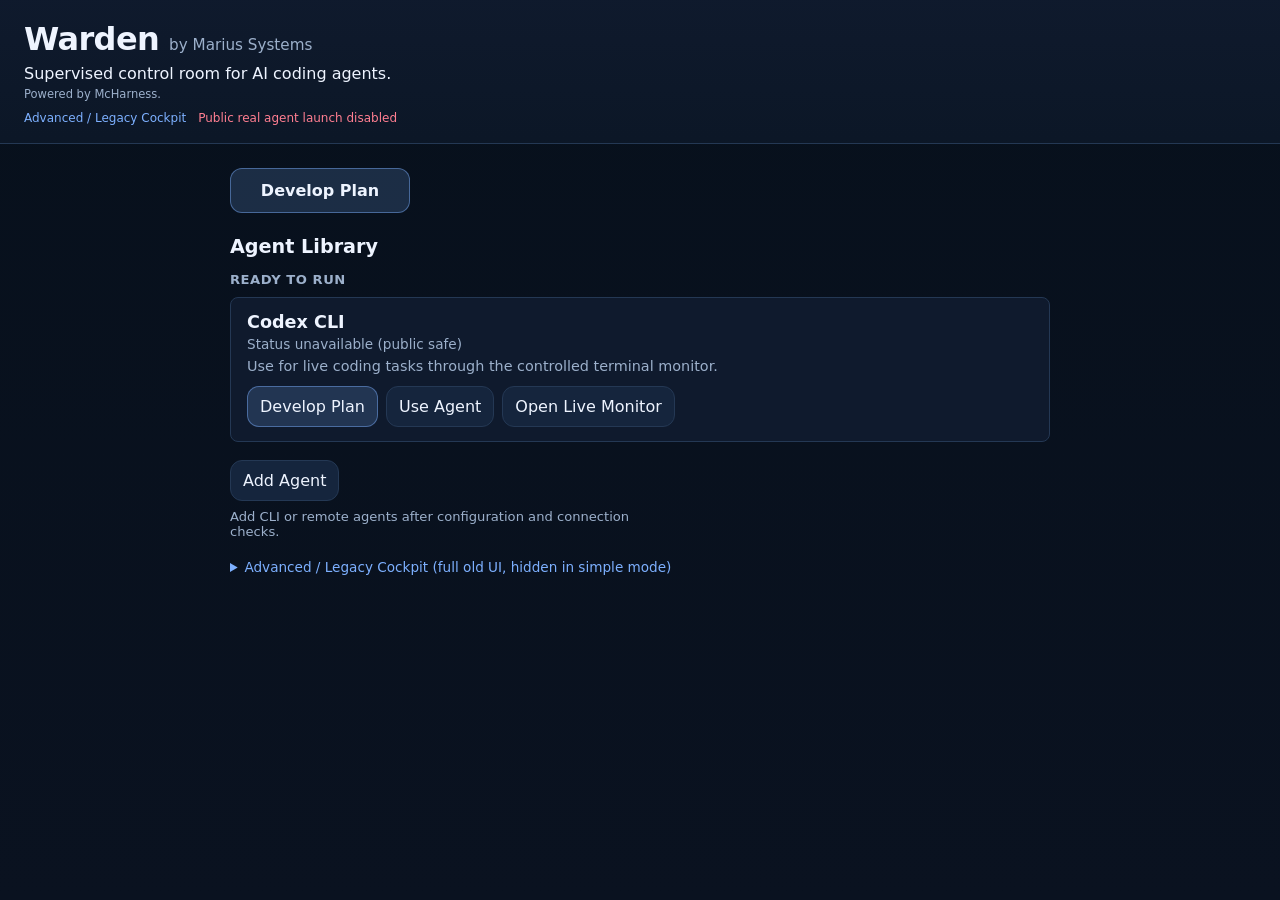
==== web/mctable-studio/cockpit-app.html @ dc55949d "fix(mcharness): clarify warden agent library ui" ====
<!DOCTYPE html>
<html lang="en">
<head>
  <meta charset="utf-8" />
  <meta name="viewport" content="width=device-width, initial-scale=1" />
  <title>Warden | Supervised AI Coding Control Room</title>
  <meta
    name="description"
    content="Warden by Marius Systems — supervised control room for AI coding agents. Powered by McHarness."
  />
  <link rel="icon" href="data:," />
  <link rel="stylesheet" href="./cockpit-app.css" />
</head>
<body>
  <!-- MINIMAL AGENT LIBRARY (SIMPLE MODE default) -->
  <section class="banner-strip" aria-label="Safety mode" style="padding:4px 8px; font-size:0.7em; display:flex; gap:6px; flex-wrap:wrap;">
    <span class="banner good">SERVER CONTROL PLANE</span>
    <span class="banner good">ALLOWLISTED CLI LANES ONLY</span>
    <span class="banner warn">ARBITRARY COMMAND EXECUTION DISABLED</span>
    <span class="banner bad">PUBLIC REAL AGENT LAUNCH DISABLED</span>
    <span class="banner warn">FAKE/MANUAL MODE (Codex gated)</span>
  </section>
  <header class="warden-header">
    <div class="warden-brand">
      <h1 class="warden-title">Warden</h1>
      <span class="warden-byline" data-testid="warden-byline">by Marius Systems</span>
    </div>
    <p class="warden-subhead">Supervised control room for AI coding agents.</p>
    <p class="warden-powered" data-testid="warden-powered">Powered by McHarness.</p>
    <div class="warden-header-meta">
      <a href="#" id="legacy-link" class="warden-legacy-link">Advanced / Legacy Cockpit</a>
      <span class="warden-safety-note">Public real agent launch disabled</span>
    </div>
  </header>

  <main class="warden-main">
    <div class="warden-primary-cta">
      <button id="develop-plan-primary" data-testid="develop-plan-primary" class="btn primary btn-hero" type="button">Develop Plan</button>
    </div>

    <h2 class="warden-section-title">Agent Library</h2>

    <div id="agent-library-cards" data-testid="agent-library-cards" class="agent-library-groups">
      <section class="agent-group" data-testid="agent-group-ready">
        <h3 class="agent-group-title">Ready to Run</h3>
        <div class="agent-group-cards">
          <div id="codex-card" data-testid="codex-card" class="agent-card">
            <h3 class="agent-card-title">Codex CLI</h3>
            <div id="codex-status-line" class="agent-card-status">Detecting status...</div>
            <p class="agent-card-copy">Use for live coding tasks through the controlled terminal monitor.</p>
            <div id="codex-capabilities" class="agent-card-meta muted" style="display:none;"></div>
            <div class="agent-card-actions">
              <button id="develop-plan-btn" class="btn primary" type="button">Develop Plan</button>
              <button id="use-codex-btn" class="btn" type="button">Use Agent</button>
              <button id="open-live-monitor-btn" class="btn" type="button">Open Live Monitor</button>
            </div>
          </div>
        </div>
      </section>

      <section id="agent-group-connected" class="agent-group" data-testid="agent-group-connected" style="display:none;">
        <h3 class="agent-group-title">Connected / Setup Complete</h3>
        <div id="connected-agent-cards" class="agent-group-cards"></div>
      </section>
    </div>

    <div class="add-agent-section">
      <button id="add-agent-btn" data-testid="add-agent-btn" class="btn" type="button">Add Agent</button>
      <p class="add-agent-help" data-testid="add-agent-help">Add CLI or remote agents after configuration and connection checks.</p>
    </div>

    <!-- Legacy full cockpit (hidden by default; toggle via link) -->
    <details id="legacy-cockpit" style="margin-top:20px;">
      <summary style="cursor:pointer; color:var(--accent); font-size:0.85em;">Advanced / Legacy Cockpit (full old UI, hidden in simple mode)</summary>
      <div style="margin-top:8px; padding:8px; border:1px solid var(--line); font-size:0.8em; color:var(--muted);">
        Legacy Captain lists, gates, artifacts, full runner debug etc. Use private runner mode (8125 + flags) for real Codex.
      </div>
    </details>
  </main>

  <!-- Add Agent Modal -->
  <div id="add-agent-modal" data-testid="add-agent-modal" style="position:fixed; top:0; left:0; width:100%; height:100%; background:rgba(0,0,0,0.5); display:none; align-items:center; justify-content:center; z-index:10000;">
    <div style="background:var(--bg-2); border:1px solid var(--line); padding:16px; width:90%; max-width:620px; border-radius:6px;">
      <h3 id="add-agent-title" style="margin-top:0;">Add Agent</h3>
      <div id="add-agent-step-choose" data-testid="add-agent-step-choose">
        <div style="font-size:0.85em; color:var(--muted); margin-bottom:10px;">Choose an agent to configure and verify. Jules can be connected now; remote execution comes next.</div>
        <div id="add-agent-template-list" data-testid="add-agent-template-list" style="display:flex; flex-direction:column; gap:8px;"></div>
      </div>
      <div id="add-agent-step-config" data-testid="add-agent-step-config" style="display:none;">
        <div id="add-agent-jules-note" data-testid="add-agent-jules-note" style="font-size:0.82em; color:var(--warn, #f0c66a); margin-bottom:8px;">
          Jules Remote can be configured and tested now. Planning and status are available; remote execution comes next.
        </div>
        <div style="margin:8px 0;">
          <label for="add-agent-name" style="display:block; font-size:0.85em;">Display name</label>
          <input id="add-agent-name" data-testid="add-agent-name" style="width:100%; padding:6px;" placeholder="e.g. Jules Remote Worker" />
        </div>
        <div style="margin:8px 0;">
          <label for="add-agent-api-key" style="display:block; font-size:0.85em;">Jules API Key</label>
          <input id="add-agent-api-key" data-testid="add-agent-api-key" type="password" autocomplete="off" spellcheck="false" style="width:100%; padding:6px;" placeholder="Enter Jules API key" />
        </div>
        <div style="margin:8px 0;">
          <label for="add-agent-repo" style="display:block; font-size:0.85em;">Default repo/source (optional)</label>
          <select id="add-agent-repo" data-testid="add-agent-repo" style="width:100%; padding:6px;"></select>
        </div>
        <div style="margin:8px 0;">
          <label for="add-agent-branch" style="display:block; font-size:0.85em;">Default branch (optional)</label>
          <input id="add-agent-branch" data-testid="add-agent-branch" style="width:100%; padding:6px;" placeholder="feat/mcharness-functional-cockpit" />
        </div>
        <div style="margin:8px 0;">
          <label style="display:flex; align-items:center; gap:8px; font-size:0.85em;">
            <input id="add-agent-require-plan-approval" data-testid="add-agent-require-plan-approval" type="checkbox" checked />
            Require plan approval
          </label>
        </div>
        <div style="margin:8px 0;">
          <label style="display:flex; align-items:center; gap:8px; font-size:0.85em;">
            <input id="add-agent-allow-unverified" data-testid="add-agent-allow-unverified" type="checkbox" />
            Save as unverified profile if live verification is unavailable
          </label>
        </div>
        <div id="add-agent-test-status" data-testid="add-agent-test-status" style="display:none; font-size:0.82em; margin:6px 0;"></div>
      </div>
      <div id="add-agent-error" data-testid="add-agent-error" style="display:none; color:var(--bad); font-size:0.85em; margin:6px 0;"></div>
      <div id="add-agent-actions" style="display:flex; gap:8px; margin-top:12px; flex-wrap:wrap;">
        <button id="add-agent-back" data-testid="add-agent-back" class="btn" type="button" style="display:none;">Back</button>
        <button id="add-agent-test" data-testid="add-agent-test" class="btn" type="button" style="display:none;">Test Connection</button>
        <button id="add-agent-save" data-testid="add-agent-save" class="btn primary" type="button" style="display:none;">Save Agent</button>
        <button id="add-agent-close" data-testid="add-agent-close" class="btn" type="button">Close</button>
      </div>
    </div>
  </div>

  <!-- Use Agent Modal (simple) -->
  <div id="use-agent-modal" data-testid="use-agent-modal" style="position:fixed; top:0; left:0; width:100%; height:100%; background:rgba(0,0,0,0.5); display:none; align-items:center; justify-content:center; z-index:10000;">
    <div style="background:var(--bg-2); border:1px solid var(--line); padding:16px; width:90%; max-width:520px; border-radius:6px;">
      <h3 style="margin-top:0;">Use Codex CLI</h3>
      <div style="margin:8px 0;">
        <label style="display:block; font-size:0.85em;">Repo / worktree</label>
        <select id="modal-repo-select" style="width:100%; padding:6px;"></select>
      </div>
      <div style="margin:8px 0;">
        <label style="display:block; font-size:0.85em;">Task title</label>
        <input id="modal-task-title" style="width:100%; padding:6px;" placeholder="e.g. Fix the login bug" />
      </div>
      <div style="margin:8px 0;">
        <label style="display:block; font-size:0.85em;">Prompt / task description</label>
        <textarea id="modal-prompt" style="width:100%; height:120px; padding:6px;" placeholder="Describe the change or task for Codex..."></textarea>
      </div>
      <div id="deploy-disabled-note" style="display:none; color:var(--bad); font-size:0.85em; margin:6px 0;"></div>
      <div style="display:flex; gap:8px; margin-top:12px;">
        <button id="deploy-prompt-btn" class="btn primary" type="button">Deploy Prompt</button>
        <button id="cancel-use-agent" class="btn" type="button">Cancel</button>
      </div>
      <div style="font-size:0.7em; color:var(--muted); margin-top:8px;">Real execution only when private runner flags enabled. Public is safe.</div>
    </div>
  </div>

  <!-- Captain Deck Modal -->
  <div id="captain-deck-modal" data-testid="captain-deck-modal" style="position:fixed; top:0; left:0; width:100%; height:100%; background:rgba(0,0,0,0.56); display:none; align-items:center; justify-content:center; z-index:10001;">
    <div style="background:var(--bg-2); border:1px solid var(--line); padding:16px; width:min(94vw, 980px); max-height:92vh; overflow:auto; border-radius:8px;">
      <h3 style="margin-top:0;">Captain Deck</h3>
      <div id="captain-config-note" data-testid="captain-config-note" style="font-size:0.85em; color:var(--warn, #f0c66a); margin-bottom:6px;"></div>
      <div id="captain-settings" data-testid="captain-settings" class="captain-settings" style="border:1px solid var(--line); border-radius:10px; padding:10px; margin-bottom:10px;">
        <div style="display:flex; align-items:center; justify-content:space-between; gap:10px; flex-wrap:wrap;">
          <div>
            <div style="font-weight:600;">Captain Settings</div>
            <div id="captain-settings-status" data-testid="captain-settings-status" style="font-size:0.82em; color:var(--muted);"></div>
          </div>
          <div style="display:flex; gap:8px; flex-wrap:wrap;">
            <button id="captain-set-key" data-testid="captain-set-key" class="btn" type="button">Set OpenRouter Key</button>
            <button id="captain-remove-key" data-testid="captain-remove-key" class="btn bad" type="button" style="display:none;">Remove Key</button>
          </div>
        </div>
        <div id="captain-settings-note" data-testid="captain-settings-note" style="font-size:0.78em; color:var(--muted); margin-top:6px;"></div>
        <div id="captain-key-form" data-testid="captain-key-form" style="display:none; margin-top:10px; border-top:1px solid var(--line); padding-top:10px;">
          <div style="display:grid; grid-template-columns:1fr 1fr; gap:10px;">
            <div>
              <label for="captain-openrouter-key" style="display:block; font-size:0.82em; margin-bottom:4px;">OpenRouter API Key</label>
              <input id="captain-openrouter-key" data-testid="captain-openrouter-key" type="password" autocomplete="off" spellcheck="false" style="width:100%; padding:8px;" placeholder="sk-or-..." />
            </div>
            <div>
              <label for="captain-openrouter-model" style="display:block; font-size:0.82em; margin-bottom:4px;">Model</label>
              <input id="captain-openrouter-model" data-testid="captain-openrouter-model" type="text" autocomplete="off" spellcheck="false" style="width:100%; padding:8px;" placeholder="openrouter/auto" />
            </div>
          </div>
          <div id="captain-key-form-note" data-testid="captain-key-form-note" style="font-size:0.78em; color:var(--muted); margin-top:6px;"></div>
          <div style="display:flex; gap:8px; flex-wrap:wrap; margin-top:10px;">
            <button id="captain-save-key" data-testid="captain-save-key" class="btn primary" type="button">Save Key</button>
            <button id="captain-cancel-key" data-testid="captain-cancel-key" class="btn" type="button">Cancel</button>
          </div>
        </div>
      </div>
      <div id="captain-plan-status" data-testid="captain-plan-status" style="font-size:0.85em; margin-bottom:10px;"></div>
      <div style="display:grid; grid-template-columns:1.4fr 1fr 1fr; gap:10px;">
        <div style="grid-column:1 / -1;">
          <label for="captain-goal" style="display:block; font-size:0.85em; margin-bottom:4px;">Goal</label>
          <textarea id="captain-goal" data-testid="captain-goal" placeholder="Describe what you want built or changed..." style="width:100%; min-height:118px; padding:8px;"></textarea>
        </div>
        <div>
          <label for="captain-repo-select" style="display:block; font-size:0.85em; margin-bottom:4px;">Repo</label>
          <select id="captain-repo-select" data-testid="captain-repo-select" style="width:100%; padding:6px;"></select>
        </div>
        <div>
          <label for="captain-agent-select" style="display:block; font-size:0.85em; margin-bottom:4px;">Agent</label>
          <select id="captain-agent-select" data-testid="captain-agent-select" style="width:100%; padding:6px;"></select>
          <div id="captain-agent-note" data-testid="captain-agent-note" style="display:none; font-size:0.78em; color:var(--warn, #f0c66a); margin-top:4px;"></div>
        </div>
      </div>
      <div style="display:flex; gap:8px; margin-top:12px; flex-wrap:wrap;">
        <button id="captain-create-plan" data-testid="captain-create-plan" class="btn primary" type="button">Create Plan</button>
        <button id="captain-deploy-first" data-testid="captain-deploy-first" class="btn good" type="button">Deploy First Prompt</button>
        <button id="captain-copy-plan" data-testid="captain-copy-plan" class="btn" type="button">Copy Plan</button>
        <button id="captain-close" data-testid="captain-close" class="btn" type="button">Close</button>
      </div>
      <div id="captain-deploy-note" data-testid="captain-deploy-note" style="display:none; color:var(--bad); font-size:0.85em; margin-top:6px;"></div>
      <div style="font-size:0.72em; color:var(--muted); margin-top:8px;">Captain creates a bounded plan. Deploy one prompt at a time through the existing Codex runner.</div>
      <div id="captain-plan-body" data-testid="captain-plan-body" style="margin-top:12px;"></div>
    </div>
  </div>

      <!-- Live CLI Monitor Modal (read-only, focused popup for active tmux/Codex session) -->
      <div id="live-cli-modal" data-testid="live-cli-modal">
        <div class="modal-content">
          <h3>Codex Live Monitor</h3>
          <div id="modal-info" class="monitor-info"></div>
          <div class="safety-note">Live read-only view. Use the buttons below for safe replies.</div>
          <div id="modal-autoscroll-indicator" class="muted" data-testid="modal-autoscroll-indicator" style="display:none; font-size:0.78em; margin:4px 0 6px; color: var(--warn, #f0c66a);">Scrolled up — updates paused here</div>
          <pre id="modal-transcript" data-testid="modal-transcript">Waiting for CLI output...</pre>
          <div id="quick-reply-panel" data-testid="quick-reply-panel" style="margin:10px 0 6px;">
            <div style="font-size:0.8em; font-weight:600; margin-bottom:4px;">Quick Reply</div>
            <div class="muted" style="font-size:0.72em; margin-bottom:6px;">Use for Codex menus and approvals.</div>
            <div class="button-row">
              <button id="quick-reply-1" data-quick-reply="1" class="btn" type="button">1</button>
              <button id="quick-reply-2" data-quick-reply="2" class="btn" type="button">2</button>
              <button id="quick-reply-3" data-quick-reply="3" class="btn" type="button">3</button>
              <button id="quick-reply-submit" data-quick-reply="Submit / Continue" class="btn primary" type="button">Submit / Continue</button>
              <button id="quick-reply-enter" data-quick-reply="Enter" class="btn" type="button">Enter</button>
              <button id="quick-reply-esc" data-quick-reply="Esc" class="btn" type="button">Esc</button>
              <button id="quick-reply-ctrl-c" data-quick-reply="Ctrl+C" class="btn bad" type="button">Ctrl+C</button>
            </div>
            <div id="quick-reply-status" data-testid="quick-reply-status" class="muted" style="font-size:0.8em; margin-top:6px;"></div>
          </div>
          <div id="modal-timestamp" class="muted" style="font-size:0.75em;"></div>
          <div id="modal-empty" class="empty-state" style="display:none;">No active runner. Start a controlled runner first.</div>
          <div id="modal-disabled" class="disabled-state" style="display:none;">Controlled runner disabled. Manual mode is available.</div>
          <div class="muted" style="font-size:0.72em; margin:2px 0 6px;">Output updates automatically. Scroll up to pause following. Jump to Latest resumes.</div>
          <div class="button-row">
            <button id="modal-refresh" data-testid="modal-refresh" class="btn" type="button">Refresh</button>
            <button id="modal-autorefresh" data-testid="modal-autorefresh" class="btn" type="button">Auto-refresh: ON</button>
            <button id="modal-jump-latest" data-testid="modal-jump-latest" class="btn" type="button">Jump to Latest</button>
            <button id="modal-expand" data-testid="modal-expand" class="btn" type="button">Bigger View</button>
            <button id="modal-copy-attach" data-testid="modal-copy-attach" class="btn" type="button" title="Copies the terminal command for this Codex session.">Copy Terminal Command</button>
            <button id="modal-save-evidence" data-testid="modal-save-evidence" class="btn good" type="button">Save Output</button>
            <button id="modal-stop" data-testid="modal-stop" class="btn bad" type="button">Stop Codex</button>
            <button id="modal-close" data-testid="modal-close" class="btn" type="button">Close</button>
          </div>
        </div>
      </div>

      <section class="layout-stack">
        <div class="split">
          <h2 class="section-title">Sessions</h2>
          <button class="btn" id="refresh-sessions" type="button">Refresh</button>
        </div>
        <div id="sessions-list" class="card-list" aria-live="polite"></div>
      </section>

      <section class="layout-stack">
        <h2 class="section-title">Prompt Queue</h2>
        <div id="queue-list" class="card-list"></div>
      </section>

      <section class="layout-stack">
        <h2 class="section-title">Artifacts</h2>
        <div id="artifact-list" class="card-list"></div>
      </section>

      <section class="layout-stack">
        <h2 class="section-title">Evidence</h2>
        <div id="evidence-list" class="card-list"></div>
      </section>

      <section class="layout-stack">
        <h2 class="section-title">Gates</h2>
        <div id="gate-list" class="card-list"></div>
      </section>

      <section class="layout-stack">
        <h2 class="section-title">Logs</h2>
        <div id="log-hint" class="muted">Operator actions are persisted as run events where possible.</div>
      </section>

      <section class="layout-stack">
        <h2 class="section-title">Safety</h2>
        <div id="safety-list" class="safety-list"></div>
      </section>
    </aside>

    <main class="panel layout-stack" aria-label="Center panel">
      <section class="layout-stack">
        <p class="section-title">Session Worklog Timeline</p>
        <div id="session-summary" class="card">
          <h4>No session selected</h4>
          <p class="muted">Create a session or reopen one from the left rail.</p>
        </div>
      </section>

      <section class="layout-stack">
        <p class="section-title">Task Composer</p>
        <form id="queue-form" class="form-stack">
          <div class="field">
            <label for="queue-title">Queue item title</label>
            <input id="queue-title" name="title" />
          </div>
          <div class="field">
            <label for="queue-prompt">Prompt</label>
            <textarea id="queue-prompt" name="prompt"></textarea>
          </div>
          <div class="field">
            <label for="queue-role">Role</label>
            <select id="queue-role" name="targetRole">
              <option value="reviewer">reviewer</option>
              <option value="implementer">implementer</option>
              <option value="test_runner">test_runner</option>
              <option value="ui_inspector">ui_inspector</option>
              <option value="safety_auditor">safety_auditor</option>
              <option value="docs_writer">docs_writer</option>
            </select>
          </div>
          <div class="field">
            <label for="queue-file-scope">Files/areas to inspect</label>
            <textarea id="queue-file-scope" name="fileScope" placeholder="One path per line"></textarea>
          </div>
          <div class="field">
            <label for="queue-forbidden-scope">Forbidden files/areas</label>
            <textarea id="queue-forbidden-scope" name="forbiddenFileScope" placeholder="One path per line"></textarea>
          </div>
          <div class="field">
            <label for="queue-acceptance">Acceptance tests</label>
            <textarea id="queue-acceptance" name="acceptanceChecks" placeholder="One check per line"></textarea>
          </div>
          <div class="field">
            <label for="queue-evidence">Required evidence</label>
            <textarea id="queue-evidence" name="evidenceRequired" placeholder="One requirement per line"></textarea>
          </div>
          <button class="btn primary" type="submit">Queue Prompt</button>
        </form>
      </section>

      <section class="layout-stack queue-preview">
        <p class="section-title">Prompt Preview</p>
        <div class="card">
          <h4 id="preview-title">No queue item selected</h4>
          <p class="muted">Select a queue item to preview and export the bounded minion prompt.</p>
          <div class="button-row">
            <button class="btn" id="preview-load" type="button">Load Preview</button>
            <button class="btn" id="preview-copy" type="button">Copy .md</button>
            <button class="btn" id="preview-download" type="button">Download .md</button>
            <button class="btn" id="preview-mark-exported" type="button">Mark Exported</button>
          </div>
        </div>
        <div class="field">
          <label for="prompt-preview">Prompt export</label>
          <textarea id="prompt-preview" class="preview" readonly></textarea>
        </div>
      </section>

      <section class="layout-stack">
        <p class="section-title">Evidence Intake</p>
        <form id="evidence-form" class="form-stack">
          <div class="field">
            <label for="assignment-select">Assignment</label>
            <select id="assignment-select" name="assignmentId"></select>
          </div>
          <div class="field">
            <label for="evidence-verdict">Verdict</label>
            <select id="evidence-verdict" name="verdict">
              <option value="passed">passed</option>
              <option value="unknown">unknown</option>
              <option value="blocked">blocked</option>
              <option value="failed">failed</option>
            </select>
          </div>
          <div class="field">
            <label for="evidence-source-ref">Source ref</label>
            <input id="evidence-source-ref" name="sourceRef" placeholder="Path, note, or worker handle" />
          </div>
          <div class="field">
            <label for="evidence-summary">Evidence summary</label>
            <textarea id="evidence-summary" name="summary" required></textarea>
          </div>
          <div class="field">
            <label for="evidence-output">Pasted transcript / worker result</label>
            <textarea id="evidence-output" name="output"></textarea>
          </div>
          <div class="field">
            <label for="git-status-input">Git status</label>
            <textarea id="git-status-input" name="gitStatus"></textarea>
          </div>
          <div class="field">
            <label for="git-diff-input">Git diff summary</label>
            <textarea id="git-diff-input" name="gitDiffSummary"></textarea>
          </div>
          <div class="field">
            <label for="test-output-input">Test output</label>
            <textarea id="test-output-input" name="testOutput"></textarea>
          </div>
          <div class="button-row">
            <button class="btn primary" type="submit">Capture Result + Evidence</button>
            <button class="btn good" id="complete-assignment" type="button">Complete Assignment</button>
          </div>
        </form>
      </section>

      <section class="layout-stack">
        <p class="section-title">Activity Log</p>
        <div id="activity-log" class="timeline"></div>
      </section>
    </main>

    <aside class="rail" aria-label="Right rail">
      <section class="layout-stack">
        <h2 class="section-title">Run Status</h2>
        <div id="run-status" class="kv-grid"></div>
      </section>

      <section class="layout-stack">
        <h2 class="section-title">Current Gate</h2>
        <div id="current-gate" class="card">
          <h4>No gate selected</h4>
          <p class="muted">Select a session to inspect the current run gate.</p>
        </div>
        <div class="field">
          <label for="gate-note">Gate reason / reviewer note</label>
          <textarea id="gate-note"></textarea>
        </div>
        <div class="right-actions">
          <button class="btn good" id="gate-approve" type="button">Approve Gate</button>
          <button class="btn bad" id="gate-reject" type="button">Reject Gate</button>
          <button class="btn warn" id="gate-more-evidence" type="button">Request More Evidence</button>
        </div>
      </section>

      <section class="layout-stack">
        <h2 class="section-title">Actions</h2>
        <div class="right-actions">
          <button class="btn" id="pause-session" type="button">Pause</button>
          <button class="btn primary" id="resume-session" type="button">Resume</button>
          <button class="btn bad" id="stop-session" type="button">Stop</button>
          <button class="btn" id="capture-git-status" type="button">Capture Git Status</button>
          <button class="btn" id="reload-session" type="button">Reload Session</button>
        </div>
      </section>

      <section class="layout-stack">
        <h2 class="section-title">Safety Mode</h2>
        <div id="safety-mode" class="card">
          <p class="mono">SERVER CONTROL PLANE</p>
          <p class="muted">Allowlisted repo/worktree selection only. CLI lanes are bounded. Public real agent launch remains disabled. Manual-compatible mode is the default.</p>
        </div>
      </section>
    </aside>
  </div>

  <script src="./cockpit-app.js"></script>
</body>
</html>
---- web/mctable-studio/cockpit-app.css ----
:root {
  color-scheme: dark;
  --bg: #0a1220;
  --bg-2: #0f1a2d;
  --panel: #111d31;
  --panel-2: #15253d;
  --line: #243854;
  --text: #eef4ff;
  --muted: #9cb0cb;
  --accent: #7db0ff;
  --good: #63db9d;
  --warn: #f0c66a;
  --bad: #ff7e91;
  --radius: 16px;
  --mono: "SFMono-Regular", ui-monospace, Menlo, Consolas, monospace;
  --sans: Inter, ui-sans-serif, system-ui, -apple-system, BlinkMacSystemFont, "Segoe UI", sans-serif;
}

* {
  box-sizing: border-box;
}

body {
  margin: 0;
  min-height: 100vh;
  font-family: var(--sans);
  color: var(--text);
  background: linear-gradient(180deg, #07101c 0%, #0a1220 100%);
}

a {
  color: inherit;
}

button,
input,
select,
textarea {
  font: inherit;
}

.app {
  display: grid;
  grid-template-columns: 280px minmax(0, 1fr) 320px;
  gap: 16px;
  padding: 16px;
}

.rail,
.panel,
.banner-strip {
  border: 1px solid var(--line);
  border-radius: var(--radius);
  background: linear-gradient(180deg, rgba(18, 30, 50, 0.96), rgba(14, 24, 40, 0.96));
}

.rail,
.panel {
  padding: 16px;
}

.rail {
  display: grid;
  gap: 16px;
  align-content: start;
}

.banner-strip {
  grid-column: 1 / -1;
  display: flex;
  flex-wrap: wrap;
  gap: 10px;
  padding: 12px 16px;
}

.banner {
  border: 1px solid var(--line);
  border-radius: 999px;
  padding: 8px 12px;
  font-size: 0.85rem;
  font-weight: 700;
}

.banner.good {
  color: var(--good);
}

.banner.bad {
  color: var(--bad);
}

.banner.warn {
  color: var(--warn);
}

.section-title {
  margin: 0 0 8px;
  font-size: 0.95rem;
  letter-spacing: 0.04em;
  text-transform: uppercase;
  color: var(--muted);
}

.page-title {
  margin: 0;
  font-size: 1.5rem;
}

.lede,
.muted {
  color: var(--muted);
}

.layout-stack,
.form-stack,
.card-list,
.info-list,
.button-row,
.timeline,
.split,
.kv-grid,
.queue-preview,
.safety-list {
  display: grid;
  gap: 12px;
}

.button-row {
  grid-template-columns: repeat(auto-fit, minmax(120px, 1fr));
}

.btn {
  appearance: none;
  border: 1px solid var(--line);
  border-radius: 12px;
  background: var(--panel-2);
  color: var(--text);
  cursor: pointer;
  padding: 10px 12px;
}

.btn:hover {
  border-color: var(--accent);
}

.btn.primary {
  background: rgba(125, 176, 255, 0.18);
  border-color: rgba(125, 176, 255, 0.45);
}

.btn.good {
  background: rgba(99, 219, 157, 0.16);
  border-color: rgba(99, 219, 157, 0.45);
}

.btn.warn {
  background: rgba(240, 198, 106, 0.16);
  border-color: rgba(240, 198, 106, 0.45);
}

.btn.bad {
  background: rgba(255, 126, 145, 0.16);
  border-color: rgba(255, 126, 145, 0.45);
}

.field {
  display: grid;
  gap: 6px;
}

.field label {
  font-size: 0.9rem;
  color: var(--muted);
}

.field input,
.field select,
.field textarea {
  width: 100%;
  border: 1px solid var(--line);
  border-radius: 12px;
  background: #0d1728;
  color: var(--text);
  padding: 10px 12px;
}

.field textarea {
  min-height: 96px;
  resize: vertical;
}

.field textarea.preview {
  min-height: 340px;
  font-family: var(--mono);
  font-size: 0.92rem;
}

.card,
.list-item,
.timeline-item,
.stat {
  border: 1px solid var(--line);
  border-radius: 14px;
  background: rgba(255, 255, 255, 0.02);
  padding: 12px;
}

.list-item {
  cursor: pointer;
}

.list-item.active {
  border-color: var(--accent);
  background: rgba(125, 176, 255, 0.1);
}

.list-item h4,
.timeline-item h4,
.card h4 {
  margin: 0 0 6px;
}

.pill {
  display: inline-flex;
  align-items: center;
  border-radius: 999px;
  border: 1px solid var(--line);
  padding: 4px 8px;
  font-size: 0.78rem;
  color: var(--muted);
}

.pill.good {
  color: var(--good);
}

.pill.warn {
  color: var(--warn);
}

.pill.bad {
  color: var(--bad);
}

.mono {
  font-family: var(--mono);
}

.timeline-item small,
.list-item small,
.stat small {
  color: var(--muted);
}

.kv-grid {
  grid-template-columns: repeat(2, minmax(0, 1fr));
}

.stat strong {
  display: block;
  margin-top: 6px;
  font-size: 1.1rem;
}

.right-actions {
  display: grid;
  gap: 10px;
}

/* runner preview + lane/repo status (non-redesign additions) */
#lane-repo-status { font-family: var(--mono, monospace); background: rgba(255,255,255,0.02); padding: 4px 6px; border-radius: 6px; margin: 4px 0; }
#runner-preview-output { background: #0a1422; color: #9cacbf; border-radius: 8px; border: 1px solid var(--line); }
#runner-preview-btn { font-size: 0.85em; }

.empty {
  color: var(--muted);
  font-style: italic;
}

/* Live CLI Monitor modal - simple, read-only, no redesign */
#live-cli-modal {
  position: fixed;
  top: 0; left: 0; width: 100%; height: 100%;
  background: rgba(0,0,0,0.6);
  display: none;
  z-index: 9999;
  align-items: center;
  justify-content: center;
}
#live-cli-modal.show { display: flex; }
#live-cli-modal .modal-content {
  background: var(--bg-2, #0c1727);
  border: 1px solid var(--line);
  border-radius: 8px;
  width: 90%; max-width: 820px;
  max-height: 90vh;
  display: flex;
  flex-direction: column;
  overflow: hidden;
  padding: 16px;
  box-shadow: 0 10px 30px rgba(0,0,0,0.5);
}
#live-cli-modal.monitor-expanded .modal-content {
  width: min(96vw, 1280px);
  max-width: 1280px;
  max-height: 94vh;
}
#live-cli-modal h3 { margin: 0 0 8px; }
#live-cli-modal .monitor-info {
  font-size: 0.85em;
  margin-bottom: 8px;
  line-height: 1.45;
}
#modal-transcript {
  background: #0a1422;
  color: #9cacbf;
  font-family: var(--mono, monospace);
  font-size: 0.82em;
  padding: 10px;
  flex: 1 1 auto;
  min-height: 420px;
  height: 52vh;
  max-height: 62vh;
  overflow: auto;
  white-space: pre-wrap;
  user-select: text;
  scrollbar-gutter: stable;
  border: 1px solid var(--line);
  border-radius: 4px;
  margin: 8px 0;
}
#live-cli-modal.monitor-expanded #modal-transcript {
  min-height: 56vh;
  height: 64vh;
  max-height: 70vh;
}
#live-cli-modal .safety-note {
  font-size: 0.8em;
  color: var(--warn, #f0c66a);
  margin: 4px 0;
}
#live-cli-modal #modal-autoscroll-indicator {
  flex: 0 0 auto;
}
#live-cli-modal #quick-reply-panel {
  flex: 0 0 auto;
}
#live-cli-modal .button-row { display: flex; gap: 6px; flex-wrap: wrap; }
#live-cli-modal .empty-state, #live-cli-modal .disabled-state {
  padding: 12px;
  background: rgba(255,200,0,0.1);
  border-radius: 4px;
  margin: 8px 0;
}

/* Captain Deck modal - lightweight planning surface */
#captain-deck-modal .captain-step {
  margin-top: 10px;
  padding: 8px 10px;
  border: 1px solid var(--line);
  border-radius: 6px;
  background: rgba(255,255,255,0.02);
}
#captain-deck-modal .captain-step summary {
  cursor: pointer;
}
#captain-deck-modal .captain-step-prompt {
  margin: 6px 0 0;
  white-space: pre-wrap;
  user-select: text;
  font-family: var(--mono, monospace);
  font-size: 0.8em;
  color: var(--text, #d8e0ea);
  background: #07101c;
  border: 1px solid var(--line);
  border-radius: 4px;
  padding: 8px;
}
#captain-deck-modal .captain-plan-summary {
  margin-top: 4px;
  font-size: 0.86em;
}

@media (max-width: 1180px) {
  .app {
    grid-template-columns: 1fr;
  }
}

/* Warden simple mode — product shell */
.warden-header {
  padding: 20px 24px 18px;
  border-bottom: 1px solid var(--line);
  background: linear-gradient(180deg, rgba(15, 26, 45, 0.98), rgba(12, 23, 39, 0.98));
}

.warden-brand {
  display: flex;
  align-items: baseline;
  gap: 10px;
  flex-wrap: wrap;
}

.warden-title {
  margin: 0;
  font-size: 2rem;
  letter-spacing: -0.02em;
}

.warden-byline {
  color: var(--muted);
  font-size: 0.95rem;
}

.warden-subhead {
  margin: 6px 0 0;
  color: var(--text);
  font-size: 1rem;
}

.warden-powered {
  margin: 4px 0 0;
  color: var(--muted);
  font-size: 0.72rem;
}

.warden-header-meta {
  margin-top: 10px;
  font-size: 0.75rem;
  display: flex;
  gap: 12px;
  flex-wrap: wrap;
  align-items: center;
}

.warden-legacy-link {
  color: var(--accent);
  text-decoration: none;
}

.warden-legacy-link:hover {
  text-decoration: underline;
}

.warden-safety-note {
  color: var(--bad);
}

.warden-main {
  padding: 24px 20px 28px;
  max-width: 860px;
  margin: 0 auto;
}

.warden-primary-cta {
  margin-bottom: 22px;
}

.btn-hero {
  padding: 12px 22px;
  font-size: 1rem;
  font-weight: 600;
  min-width: 180px;
}

.warden-section-title {
  margin: 0 0 14px;
  font-size: 1.2rem;
}

.agent-library-groups {
  display: flex;
  flex-direction: column;
  gap: 18px;
  margin-bottom: 18px;
}

.agent-group-title {
  margin: 0 0 10px;
  font-size: 0.82rem;
  font-weight: 600;
  letter-spacing: 0.04em;
  text-transform: uppercase;
  color: var(--muted);
}

.agent-group-cards {
  display: flex;
  flex-direction: column;
  gap: 12px;
}

.agent-card {
  border: 1px solid var(--line);
  padding: 14px 16px;
  border-radius: 8px;
  background: var(--bg-2);
}

.agent-card-title {
  margin: 0 0 4px;
  font-size: 1.1rem;
}

.agent-card-status {
  font-size: 0.85em;
  margin-bottom: 6px;
  color: var(--muted);
}

.agent-card-copy {
  margin: 4px 0 12px;
  font-size: 0.9em;
  color: var(--muted);
}

.agent-card-meta {
  font-size: 0.78em;
  margin-bottom: 8px;
}

.agent-card-actions {
  display: flex;
  gap: 8px;
  flex-wrap: wrap;
}

.add-agent-section {
  margin-bottom: 16px;
}

.add-agent-help {
  margin: 8px 0 0;
  font-size: 0.82em;
  color: var(--muted);
  max-width: 52ch;
}
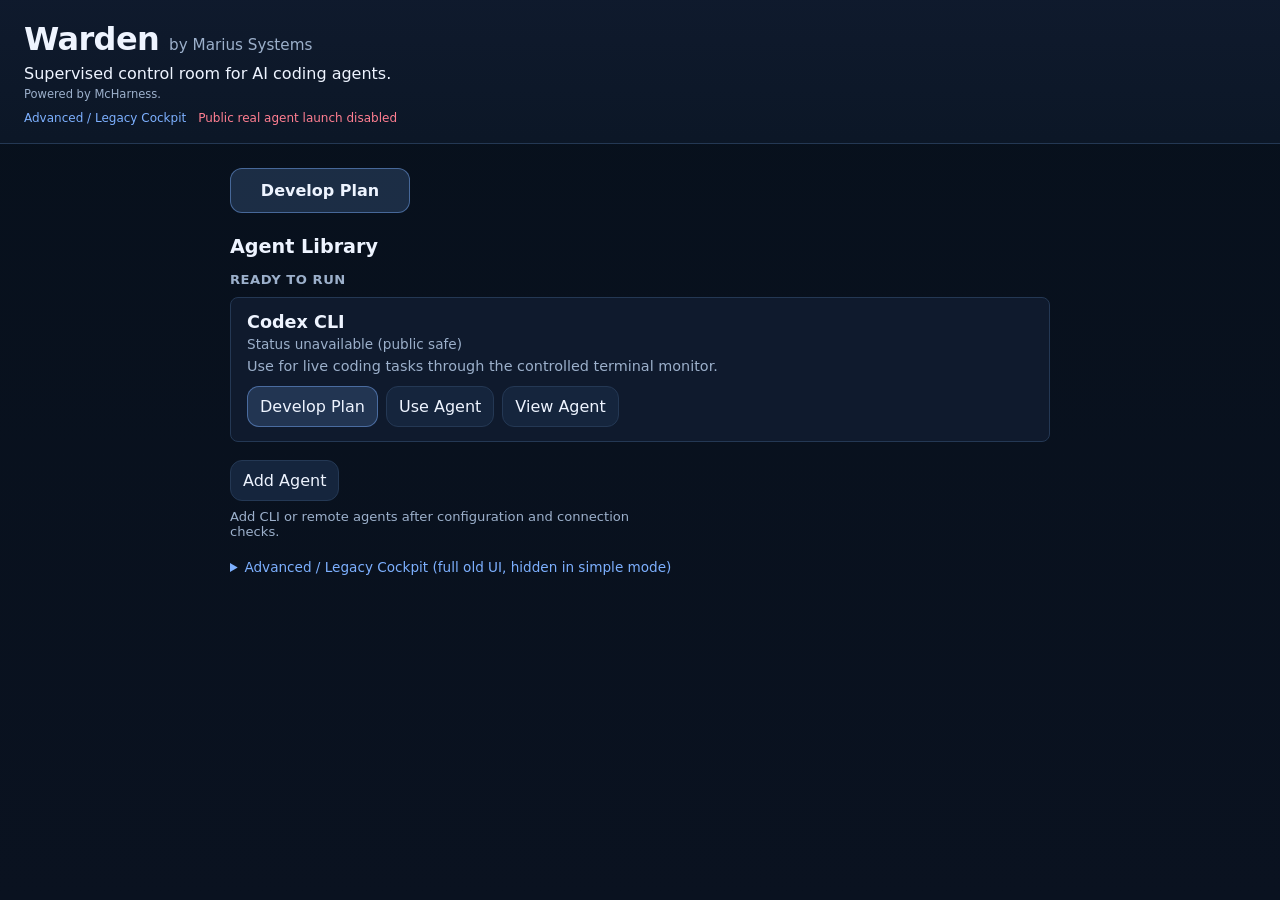
==== commit 158b6227: "fix(mcharness): rename agent view actions" ====
--- a/web/mctable-studio/cockpit-app.html
+++ b/web/mctable-studio/cockpit-app.html
@@ -52,7 +52,7 @@
             <div class="agent-card-actions">
               <button id="develop-plan-btn" class="btn primary" type="button">Develop Plan</button>
               <button id="use-codex-btn" class="btn" type="button">Use Agent</button>
-              <button id="open-live-monitor-btn" class="btn" type="button">Open Live Monitor</button>
+              <button id="view-agent-codex-btn" data-testid="view-agent-codex" class="btn" type="button" title="Open Codex live monitor" aria-label="View Agent — open Codex live monitor">View Agent</button>
             </div>
           </div>
         </div>
--- a/web/mctable-studio/cockpit-app.css
+++ b/web/mctable-studio/cockpit-app.css
@@ -525,6 +525,12 @@
   flex-wrap: wrap;
 }
 
+.agent-card-actions .view-agent-link {
+  display: inline-flex;
+  align-items: center;
+  text-decoration: none;
+}
+
 .add-agent-section {
   margin-bottom: 16px;
 }
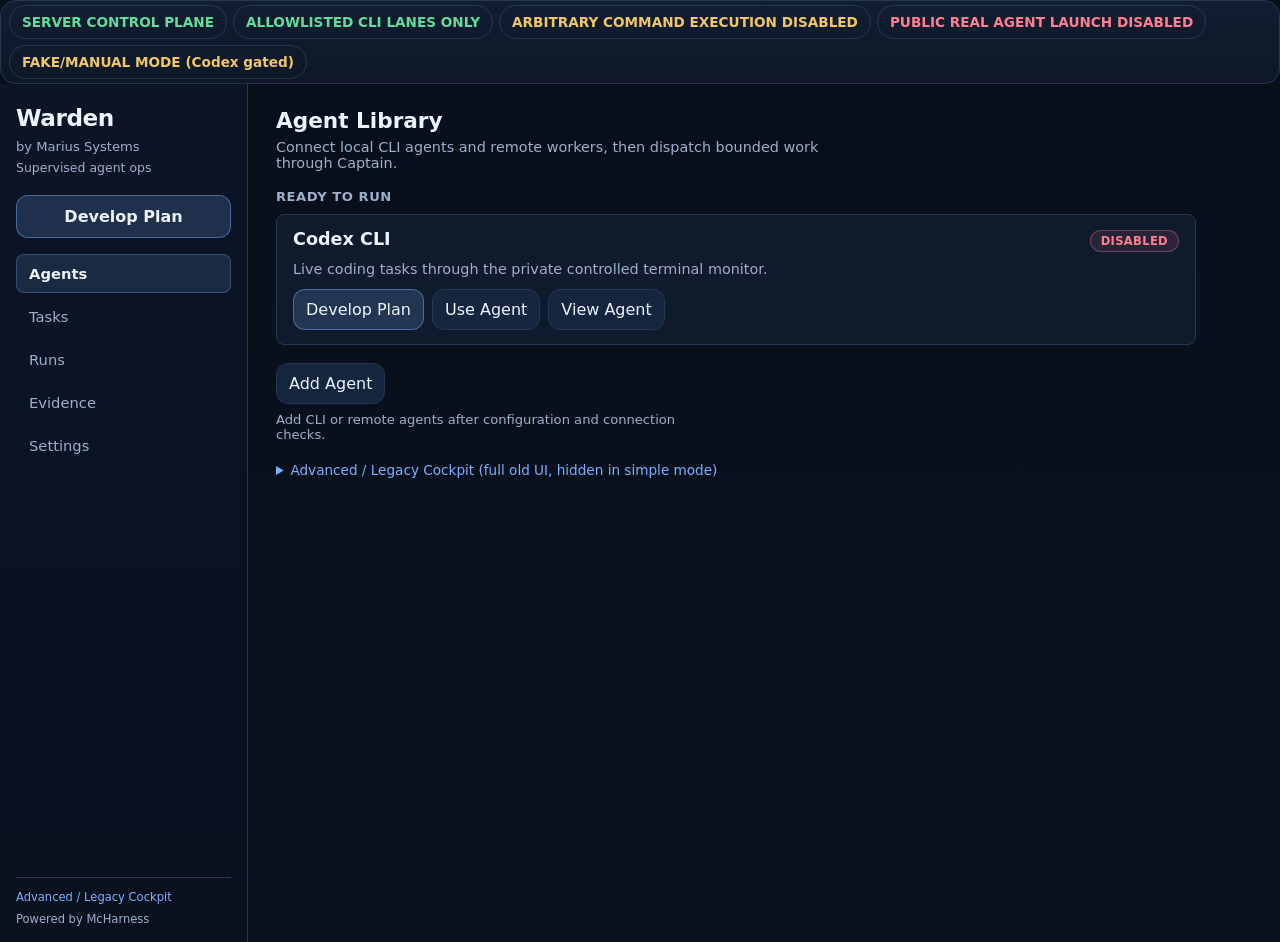
==== commit 97bb96c9: "fix(mcharness): add warden control room shell" ====
--- a/web/mctable-studio/cockpit-app.html
+++ b/web/mctable-studio/cockpit-app.html
@@ -20,63 +20,140 @@
     <span class="banner bad">PUBLIC REAL AGENT LAUNCH DISABLED</span>
     <span class="banner warn">FAKE/MANUAL MODE (Codex gated)</span>
   </section>
-  <header class="warden-header">
-    <div class="warden-brand">
-      <h1 class="warden-title">Warden</h1>
-      <span class="warden-byline" data-testid="warden-byline">by Marius Systems</span>
-    </div>
-    <p class="warden-subhead">Supervised control room for AI coding agents.</p>
-    <p class="warden-powered" data-testid="warden-powered">Powered by McHarness.</p>
-    <div class="warden-header-meta">
-      <a href="#" id="legacy-link" class="warden-legacy-link">Advanced / Legacy Cockpit</a>
-      <span class="warden-safety-note">Public real agent launch disabled</span>
-    </div>
-  </header>
-
-  <main class="warden-main">
-    <div class="warden-primary-cta">
-      <button id="develop-plan-primary" data-testid="develop-plan-primary" class="btn primary btn-hero" type="button">Develop Plan</button>
-    </div>
-
-    <h2 class="warden-section-title">Agent Library</h2>
-
-    <div id="agent-library-cards" data-testid="agent-library-cards" class="agent-library-groups">
-      <section class="agent-group" data-testid="agent-group-ready">
-        <h3 class="agent-group-title">Ready to Run</h3>
-        <div class="agent-group-cards">
-          <div id="codex-card" data-testid="codex-card" class="agent-card">
-            <h3 class="agent-card-title">Codex CLI</h3>
-            <div id="codex-status-line" class="agent-card-status">Detecting status...</div>
-            <p class="agent-card-copy">Use for live coding tasks through the controlled terminal monitor.</p>
-            <div id="codex-capabilities" class="agent-card-meta muted" style="display:none;"></div>
-            <div class="agent-card-actions">
-              <button id="develop-plan-btn" class="btn primary" type="button">Develop Plan</button>
-              <button id="use-codex-btn" class="btn" type="button">Use Agent</button>
-              <button id="view-agent-codex-btn" data-testid="view-agent-codex" class="btn" type="button" title="Open Codex live monitor" aria-label="View Agent — open Codex live monitor">View Agent</button>
+  <div class="warden-shell" data-testid="warden-shell">
+    <aside class="warden-sidebar" data-testid="warden-sidebar">
+      <div class="sidebar-brand">
+        <div class="warden-brand">
+          <h1 class="warden-title">Warden</h1>
+          <span class="warden-byline" data-testid="warden-byline">by Marius Systems</span>
+        </div>
+        <p class="sidebar-tagline">Supervised agent ops</p>
+      </div>
+
+      <button id="develop-plan-primary" data-testid="develop-plan-primary" data-action="develop-plan" class="btn primary sidebar-primary" type="button">Develop Plan</button>
+
+      <nav class="sidebar-nav" data-testid="warden-nav" aria-label="Warden sections">
+        <button type="button" class="nav-item active" data-section="agents" data-testid="nav-agents">Agents</button>
+        <button type="button" class="nav-item" data-section="tasks" data-testid="nav-tasks">Tasks</button>
+        <button type="button" class="nav-item" data-section="runs" data-testid="nav-runs">Runs</button>
+        <button type="button" class="nav-item" data-section="evidence" data-testid="nav-evidence">Evidence</button>
+        <button type="button" class="nav-item" data-section="settings" data-testid="nav-settings">Settings</button>
+      </nav>
+
+      <footer class="sidebar-footer">
+        <a href="#" id="legacy-link" class="warden-legacy-link">Advanced / Legacy Cockpit</a>
+        <span class="warden-powered" data-testid="warden-powered">Powered by McHarness</span>
+      </footer>
+    </aside>
+
+    <main class="warden-workspace" data-testid="warden-workspace">
+      <section id="warden-section-agents" class="workspace-section active" data-section="agents" data-testid="warden-section-agents">
+        <header class="workspace-header">
+          <h2 class="workspace-title">Agent Library</h2>
+          <p class="workspace-subhead">Connect local CLI agents and remote workers, then dispatch bounded work through Captain.</p>
+        </header>
+
+        <div id="agent-library-cards" data-testid="agent-library-cards" class="agent-library-groups">
+          <section class="agent-group" data-testid="agent-group-ready">
+            <h3 class="agent-group-title">Ready to Run</h3>
+            <div class="agent-group-cards">
+              <div id="codex-card" data-testid="codex-card" class="agent-card">
+                <div class="agent-card-top">
+                  <h3 class="agent-card-title">Codex CLI</h3>
+                  <span id="codex-status-pill" data-testid="codex-status-pill" class="status-pill status-ready">Ready</span>
+                </div>
+                <div id="codex-status-line" class="agent-card-status" style="display:none;"></div>
+                <p class="agent-card-copy">Live coding tasks through the private controlled terminal monitor.</p>
+                <div id="codex-capabilities" class="agent-card-meta muted" style="display:none;"></div>
+                <div class="agent-card-actions">
+                  <button id="develop-plan-btn" data-action="develop-plan" class="btn primary" type="button">Develop Plan</button>
+                  <button id="use-codex-btn" class="btn" type="button">Use Agent</button>
+                  <button id="view-agent-codex-btn" data-testid="view-agent-codex" class="btn" type="button" title="Open Codex live monitor" aria-label="View Agent — open Codex live monitor">View Agent</button>
+                </div>
+              </div>
             </div>
-          </div>
-        </div>
-      </section>
-
-      <section id="agent-group-connected" class="agent-group" data-testid="agent-group-connected" style="display:none;">
-        <h3 class="agent-group-title">Connected / Setup Complete</h3>
-        <div id="connected-agent-cards" class="agent-group-cards"></div>
-      </section>
-    </div>
-
-    <div class="add-agent-section">
-      <button id="add-agent-btn" data-testid="add-agent-btn" class="btn" type="button">Add Agent</button>
-      <p class="add-agent-help" data-testid="add-agent-help">Add CLI or remote agents after configuration and connection checks.</p>
-    </div>
-
-    <!-- Legacy full cockpit (hidden by default; toggle via link) -->
-    <details id="legacy-cockpit" style="margin-top:20px;">
-      <summary style="cursor:pointer; color:var(--accent); font-size:0.85em;">Advanced / Legacy Cockpit (full old UI, hidden in simple mode)</summary>
-      <div style="margin-top:8px; padding:8px; border:1px solid var(--line); font-size:0.8em; color:var(--muted);">
-        Legacy Captain lists, gates, artifacts, full runner debug etc. Use private runner mode (8125 + flags) for real Codex.
-      </div>
-    </details>
-  </main>
+          </section>
+
+          <section id="agent-group-connected" class="agent-group" data-testid="agent-group-connected" style="display:none;">
+            <h3 class="agent-group-title">Connected / Setup Complete</h3>
+            <div id="connected-agent-cards" class="agent-group-cards"></div>
+          </section>
+        </div>
+
+        <div class="add-agent-section">
+          <button id="add-agent-btn" data-testid="add-agent-btn" class="btn" type="button">Add Agent</button>
+          <p class="add-agent-help" data-testid="add-agent-help">Add CLI or remote agents after configuration and connection checks.</p>
+        </div>
+
+        <details id="legacy-cockpit" class="legacy-cockpit-details">
+          <summary>Advanced / Legacy Cockpit (full old UI, hidden in simple mode)</summary>
+          <div class="legacy-cockpit-note">
+            Legacy Captain lists, gates, artifacts, full runner debug etc. Use private runner mode (8125 + flags) for real Codex.
+          </div>
+        </details>
+      </section>
+
+      <section id="warden-section-tasks" class="workspace-section" data-section="tasks" data-testid="warden-section-tasks">
+        <header class="workspace-header">
+          <h2 class="workspace-title">Tasks</h2>
+          <p class="workspace-subhead">Captain plan steps and supervised work items.</p>
+        </header>
+        <div class="empty-state-card" data-testid="tasks-empty-state">
+          <h3>No active task plan yet.</h3>
+          <p>Use Develop Plan to create a supervised plan. Tasks will appear here as Captain steps.</p>
+          <button type="button" class="btn primary" data-action="develop-plan" data-testid="develop-plan-tasks">Develop Plan</button>
+        </div>
+      </section>
+
+      <section id="warden-section-runs" class="workspace-section" data-section="runs" data-testid="warden-section-runs">
+        <header class="workspace-header">
+          <h2 class="workspace-title">Runs</h2>
+          <p class="workspace-subhead">Live and completed agent sessions.</p>
+        </header>
+        <div class="empty-state-card" data-testid="runs-empty-state">
+          <h3>Runs will show live and completed agent sessions.</h3>
+          <p>Codex Live Monitor sessions and saved outputs will appear here in the next evidence pass.</p>
+          <button type="button" id="runs-open-monitor" class="btn" data-testid="runs-open-monitor" style="display:none;">Open Live Monitor</button>
+        </div>
+      </section>
+
+      <section id="warden-section-evidence" class="workspace-section" data-section="evidence" data-testid="warden-section-evidence">
+        <header class="workspace-header">
+          <h2 class="workspace-title">Evidence</h2>
+          <p class="workspace-subhead">Proof artifacts from supervised agent work.</p>
+        </header>
+        <div class="empty-state-card" data-testid="evidence-empty-state">
+          <h3>Saved transcripts, proof reports, test output, diffs, and PR links will appear here.</h3>
+          <p>When a Codex session is active, open the live monitor to review output or save evidence.</p>
+          <button type="button" id="evidence-open-output" class="btn" data-testid="evidence-open-output" style="display:none;">Open Current Output</button>
+        </div>
+      </section>
+
+      <section id="warden-section-settings" class="workspace-section" data-section="settings" data-testid="warden-section-settings">
+        <header class="workspace-header">
+          <h2 class="workspace-title">Settings</h2>
+          <p class="workspace-subhead">Captain planning and service configuration.</p>
+        </header>
+        <div class="settings-grid">
+          <div class="settings-card">
+            <h3>Captain / OpenRouter</h3>
+            <div id="settings-captain-status" data-testid="settings-captain-status" class="settings-value">Loading Captain status...</div>
+            <div id="settings-captain-model" data-testid="settings-captain-model" class="settings-meta"></div>
+            <button type="button" id="configure-captain-btn" data-testid="configure-captain" class="btn primary">Configure Captain</button>
+          </div>
+          <div class="settings-card">
+            <h3>Agent Registry</h3>
+            <p id="settings-agent-note" data-testid="settings-agent-note" class="settings-meta">Loading agent setup note...</p>
+          </div>
+          <div class="settings-card">
+            <h3>Service Mode</h3>
+            <p id="settings-mode-note" data-testid="settings-mode-note" class="settings-meta">Loading service mode...</p>
+            <p class="settings-meta settings-muted">Private runner controls are available only on the private service.</p>
+          </div>
+        </div>
+      </section>
+    </main>
+  </div>
 
   <!-- Add Agent Modal -->
   <div id="add-agent-modal" data-testid="add-agent-modal" style="position:fixed; top:0; left:0; width:100%; height:100%; background:rgba(0,0,0,0.5); display:none; align-items:center; justify-content:center; z-index:10000;">
--- a/web/mctable-studio/cockpit-app.css
+++ b/web/mctable-studio/cockpit-app.css
@@ -387,50 +387,95 @@
   }
 }
 
-/* Warden simple mode — product shell */
-.warden-header {
-  padding: 20px 24px 18px;
-  border-bottom: 1px solid var(--line);
-  background: linear-gradient(180deg, rgba(15, 26, 45, 0.98), rgba(12, 23, 39, 0.98));
+/* Warden control room shell */
+.warden-shell {
+  display: flex;
+  min-height: calc(100vh - 42px);
+}
+
+.warden-sidebar {
+  width: 248px;
+  flex-shrink: 0;
+  display: flex;
+  flex-direction: column;
+  gap: 16px;
+  padding: 20px 16px 16px;
+  border-right: 1px solid var(--line);
+  background: linear-gradient(180deg, #0b1526 0%, #09111f 100%);
+}
+
+.sidebar-brand {
+  padding-bottom: 4px;
 }
 
 .warden-brand {
   display: flex;
   align-items: baseline;
-  gap: 10px;
+  gap: 8px;
   flex-wrap: wrap;
 }
 
 .warden-title {
   margin: 0;
-  font-size: 2rem;
+  font-size: 1.45rem;
   letter-spacing: -0.02em;
 }
 
 .warden-byline {
   color: var(--muted);
-  font-size: 0.95rem;
-}
-
-.warden-subhead {
+  font-size: 0.82rem;
+}
+
+.sidebar-tagline {
   margin: 6px 0 0;
+  color: var(--muted);
+  font-size: 0.78rem;
+}
+
+.sidebar-primary {
+  width: 100%;
+  padding: 11px 14px;
+  font-weight: 600;
+}
+
+.sidebar-nav {
+  display: flex;
+  flex-direction: column;
+  gap: 4px;
+  flex: 1;
+}
+
+.nav-item {
+  appearance: none;
+  border: 1px solid transparent;
+  border-radius: 8px;
+  background: transparent;
+  color: var(--muted);
+  text-align: left;
+  padding: 10px 12px;
+  cursor: pointer;
+  font-size: 0.92rem;
+}
+
+.nav-item:hover {
+  background: rgba(125, 176, 255, 0.08);
   color: var(--text);
-  font-size: 1rem;
-}
-
-.warden-powered {
-  margin: 4px 0 0;
-  color: var(--muted);
+}
+
+.nav-item.active {
+  background: rgba(125, 176, 255, 0.14);
+  border-color: rgba(125, 176, 255, 0.28);
+  color: var(--text);
+  font-weight: 600;
+}
+
+.sidebar-footer {
+  display: flex;
+  flex-direction: column;
+  gap: 8px;
+  padding-top: 12px;
+  border-top: 1px solid var(--line);
   font-size: 0.72rem;
-}
-
-.warden-header-meta {
-  margin-top: 10px;
-  font-size: 0.75rem;
-  display: flex;
-  gap: 12px;
-  flex-wrap: wrap;
-  align-items: center;
 }
 
 .warden-legacy-link {
@@ -442,30 +487,144 @@
   text-decoration: underline;
 }
 
-.warden-safety-note {
+.warden-powered {
+  color: var(--muted);
+}
+
+.warden-workspace {
+  flex: 1;
+  overflow-y: auto;
+  padding: 24px 28px 32px;
+  background: linear-gradient(180deg, rgba(8, 14, 24, 0.6) 0%, rgba(10, 18, 32, 0.9) 100%);
+}
+
+.workspace-section {
+  display: none;
+  max-width: 920px;
+}
+
+.workspace-section.active {
+  display: block;
+}
+
+.workspace-header {
+  margin-bottom: 18px;
+}
+
+.workspace-title {
+  margin: 0 0 6px;
+  font-size: 1.35rem;
+}
+
+.workspace-subhead {
+  margin: 0;
+  color: var(--muted);
+  font-size: 0.9rem;
+  max-width: 62ch;
+}
+
+.empty-state-card,
+.settings-card {
+  border: 1px solid var(--line);
+  border-radius: 10px;
+  background: var(--bg-2);
+  padding: 18px 20px;
+}
+
+.empty-state-card h3,
+.settings-card h3 {
+  margin: 0 0 8px;
+  font-size: 1rem;
+}
+
+.empty-state-card p,
+.settings-card p {
+  margin: 0 0 12px;
+  color: var(--muted);
+  font-size: 0.88rem;
+  max-width: 58ch;
+}
+
+.empty-state-card .btn {
+  margin-top: 4px;
+}
+
+.settings-grid {
+  display: grid;
+  gap: 14px;
+}
+
+.settings-value {
+  font-size: 0.92rem;
+  margin-bottom: 6px;
+}
+
+.settings-meta {
+  color: var(--muted);
+  font-size: 0.84rem;
+  margin: 0 0 10px;
+}
+
+.settings-muted {
+  margin-top: 8px;
+  margin-bottom: 0;
+}
+
+.legacy-cockpit-details {
+  margin-top: 20px;
+  font-size: 0.85em;
+  color: var(--accent);
+}
+
+.legacy-cockpit-details summary {
+  cursor: pointer;
+}
+
+.legacy-cockpit-note {
+  margin-top: 8px;
+  padding: 8px;
+  border: 1px solid var(--line);
+  font-size: 0.8em;
+  color: var(--muted);
+}
+
+.agent-card-top {
+  display: flex;
+  align-items: center;
+  justify-content: space-between;
+  gap: 10px;
+  margin-bottom: 8px;
+}
+
+.status-pill {
+  display: inline-flex;
+  align-items: center;
+  border-radius: 999px;
+  padding: 3px 10px;
+  font-size: 0.72rem;
+  font-weight: 600;
+  letter-spacing: 0.03em;
+  text-transform: uppercase;
+  border: 1px solid transparent;
+}
+
+.status-ready,
+.status-connected {
+  color: var(--good);
+  border-color: rgba(99, 219, 157, 0.35);
+  background: rgba(99, 219, 157, 0.1);
+}
+
+.status-disabled {
   color: var(--bad);
-}
-
-.warden-main {
-  padding: 24px 20px 28px;
-  max-width: 860px;
-  margin: 0 auto;
-}
-
-.warden-primary-cta {
-  margin-bottom: 22px;
-}
-
-.btn-hero {
-  padding: 12px 22px;
-  font-size: 1rem;
-  font-weight: 600;
-  min-width: 180px;
-}
-
-.warden-section-title {
-  margin: 0 0 14px;
-  font-size: 1.2rem;
+  border-color: rgba(255, 126, 145, 0.35);
+  background: rgba(255, 126, 145, 0.1);
+}
+
+.status-coming {
+  color: var(--warn);
+  border-color: rgba(240, 198, 106, 0.35);
+  background: rgba(240, 198, 106, 0.1);
 }
 
 .agent-library-groups {
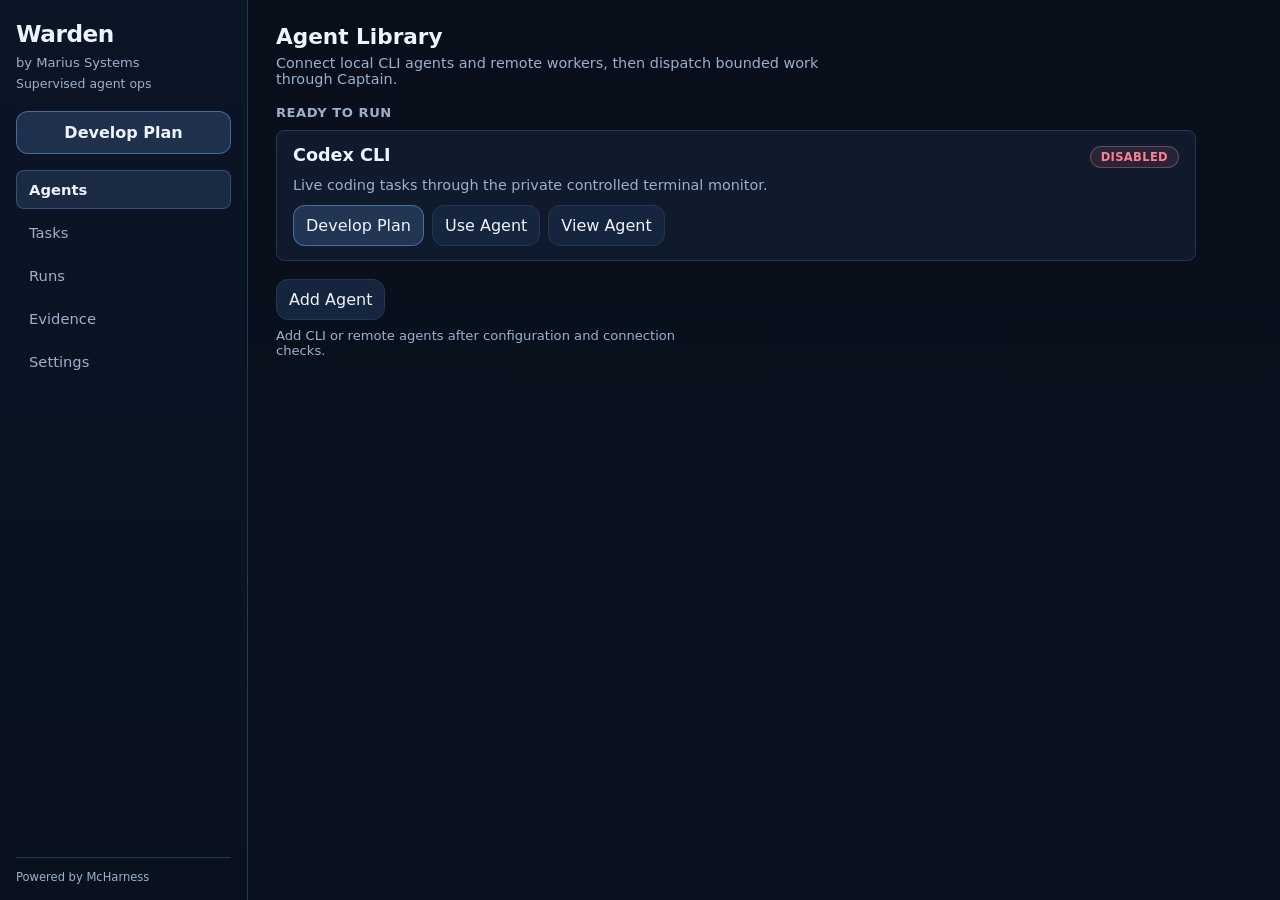
==== commit 9d57dfbd: "fix(mcharness): remove legacy cockpit from warden shell" ====
--- a/web/mctable-studio/cockpit-app.html
+++ b/web/mctable-studio/cockpit-app.html
@@ -12,14 +12,6 @@
   <link rel="stylesheet" href="./cockpit-app.css" />
 </head>
 <body>
-  <!-- MINIMAL AGENT LIBRARY (SIMPLE MODE default) -->
-  <section class="banner-strip" aria-label="Safety mode" style="padding:4px 8px; font-size:0.7em; display:flex; gap:6px; flex-wrap:wrap;">
-    <span class="banner good">SERVER CONTROL PLANE</span>
-    <span class="banner good">ALLOWLISTED CLI LANES ONLY</span>
-    <span class="banner warn">ARBITRARY COMMAND EXECUTION DISABLED</span>
-    <span class="banner bad">PUBLIC REAL AGENT LAUNCH DISABLED</span>
-    <span class="banner warn">FAKE/MANUAL MODE (Codex gated)</span>
-  </section>
   <div class="warden-shell" data-testid="warden-shell">
     <aside class="warden-sidebar" data-testid="warden-sidebar">
       <div class="sidebar-brand">
@@ -41,7 +33,6 @@
       </nav>
 
       <footer class="sidebar-footer">
-        <a href="#" id="legacy-link" class="warden-legacy-link">Advanced / Legacy Cockpit</a>
         <span class="warden-powered" data-testid="warden-powered">Powered by McHarness</span>
       </footer>
     </aside>
@@ -85,12 +76,6 @@
           <p class="add-agent-help" data-testid="add-agent-help">Add CLI or remote agents after configuration and connection checks.</p>
         </div>
 
-        <details id="legacy-cockpit" class="legacy-cockpit-details">
-          <summary>Advanced / Legacy Cockpit (full old UI, hidden in simple mode)</summary>
-          <div class="legacy-cockpit-note">
-            Legacy Captain lists, gates, artifacts, full runner debug etc. Use private runner mode (8125 + flags) for real Codex.
-          </div>
-        </details>
       </section>
 
       <section id="warden-section-tasks" class="workspace-section" data-section="tasks" data-testid="warden-section-tasks">
@@ -145,10 +130,14 @@
             <h3>Agent Registry</h3>
             <p id="settings-agent-note" data-testid="settings-agent-note" class="settings-meta">Loading agent setup note...</p>
           </div>
-          <div class="settings-card">
-            <h3>Service Mode</h3>
-            <p id="settings-mode-note" data-testid="settings-mode-note" class="settings-meta">Loading service mode...</p>
-            <p class="settings-meta settings-muted">Private runner controls are available only on the private service.</p>
+          <div class="settings-card" data-testid="settings-safety-card">
+            <h3>Safety</h3>
+            <ul class="settings-safety-list" data-testid="settings-safety-list">
+              <li id="settings-public-runner" data-testid="settings-public-runner">Public runner: Disabled on public service</li>
+              <li id="settings-private-runner" data-testid="settings-private-runner">Private runner: Available only on private service</li>
+              <li id="settings-shell-input" data-testid="settings-shell-input">Arbitrary shell input: Disabled</li>
+              <li id="settings-agent-registration" data-testid="settings-agent-registration">Agent registration: Private only</li>
+            </ul>
           </div>
         </div>
       </section>
@@ -334,211 +323,6 @@
         </div>
       </div>
 
-      <section class="layout-stack">
-        <div class="split">
-          <h2 class="section-title">Sessions</h2>
-          <button class="btn" id="refresh-sessions" type="button">Refresh</button>
-        </div>
-        <div id="sessions-list" class="card-list" aria-live="polite"></div>
-      </section>
-
-      <section class="layout-stack">
-        <h2 class="section-title">Prompt Queue</h2>
-        <div id="queue-list" class="card-list"></div>
-      </section>
-
-      <section class="layout-stack">
-        <h2 class="section-title">Artifacts</h2>
-        <div id="artifact-list" class="card-list"></div>
-      </section>
-
-      <section class="layout-stack">
-        <h2 class="section-title">Evidence</h2>
-        <div id="evidence-list" class="card-list"></div>
-      </section>
-
-      <section class="layout-stack">
-        <h2 class="section-title">Gates</h2>
-        <div id="gate-list" class="card-list"></div>
-      </section>
-
-      <section class="layout-stack">
-        <h2 class="section-title">Logs</h2>
-        <div id="log-hint" class="muted">Operator actions are persisted as run events where possible.</div>
-      </section>
-
-      <section class="layout-stack">
-        <h2 class="section-title">Safety</h2>
-        <div id="safety-list" class="safety-list"></div>
-      </section>
-    </aside>
-
-    <main class="panel layout-stack" aria-label="Center panel">
-      <section class="layout-stack">
-        <p class="section-title">Session Worklog Timeline</p>
-        <div id="session-summary" class="card">
-          <h4>No session selected</h4>
-          <p class="muted">Create a session or reopen one from the left rail.</p>
-        </div>
-      </section>
-
-      <section class="layout-stack">
-        <p class="section-title">Task Composer</p>
-        <form id="queue-form" class="form-stack">
-          <div class="field">
-            <label for="queue-title">Queue item title</label>
-            <input id="queue-title" name="title" />
-          </div>
-          <div class="field">
-            <label for="queue-prompt">Prompt</label>
-            <textarea id="queue-prompt" name="prompt"></textarea>
-          </div>
-          <div class="field">
-            <label for="queue-role">Role</label>
-            <select id="queue-role" name="targetRole">
-              <option value="reviewer">reviewer</option>
-              <option value="implementer">implementer</option>
-              <option value="test_runner">test_runner</option>
-              <option value="ui_inspector">ui_inspector</option>
-              <option value="safety_auditor">safety_auditor</option>
-              <option value="docs_writer">docs_writer</option>
-            </select>
-          </div>
-          <div class="field">
-            <label for="queue-file-scope">Files/areas to inspect</label>
-            <textarea id="queue-file-scope" name="fileScope" placeholder="One path per line"></textarea>
-          </div>
-          <div class="field">
-            <label for="queue-forbidden-scope">Forbidden files/areas</label>
-            <textarea id="queue-forbidden-scope" name="forbiddenFileScope" placeholder="One path per line"></textarea>
-          </div>
-          <div class="field">
-            <label for="queue-acceptance">Acceptance tests</label>
-            <textarea id="queue-acceptance" name="acceptanceChecks" placeholder="One check per line"></textarea>
-          </div>
-          <div class="field">
-            <label for="queue-evidence">Required evidence</label>
-            <textarea id="queue-evidence" name="evidenceRequired" placeholder="One requirement per line"></textarea>
-          </div>
-          <button class="btn primary" type="submit">Queue Prompt</button>
-        </form>
-      </section>
-
-      <section class="layout-stack queue-preview">
-        <p class="section-title">Prompt Preview</p>
-        <div class="card">
-          <h4 id="preview-title">No queue item selected</h4>
-          <p class="muted">Select a queue item to preview and export the bounded minion prompt.</p>
-          <div class="button-row">
-            <button class="btn" id="preview-load" type="button">Load Preview</button>
-            <button class="btn" id="preview-copy" type="button">Copy .md</button>
-            <button class="btn" id="preview-download" type="button">Download .md</button>
-            <button class="btn" id="preview-mark-exported" type="button">Mark Exported</button>
-          </div>
-        </div>
-        <div class="field">
-          <label for="prompt-preview">Prompt export</label>
-          <textarea id="prompt-preview" class="preview" readonly></textarea>
-        </div>
-      </section>
-
-      <section class="layout-stack">
-        <p class="section-title">Evidence Intake</p>
-        <form id="evidence-form" class="form-stack">
-          <div class="field">
-            <label for="assignment-select">Assignment</label>
-            <select id="assignment-select" name="assignmentId"></select>
-          </div>
-          <div class="field">
-            <label for="evidence-verdict">Verdict</label>
-            <select id="evidence-verdict" name="verdict">
-              <option value="passed">passed</option>
-              <option value="unknown">unknown</option>
-              <option value="blocked">blocked</option>
-              <option value="failed">failed</option>
-            </select>
-          </div>
-          <div class="field">
-            <label for="evidence-source-ref">Source ref</label>
-            <input id="evidence-source-ref" name="sourceRef" placeholder="Path, note, or worker handle" />
-          </div>
-          <div class="field">
-            <label for="evidence-summary">Evidence summary</label>
-            <textarea id="evidence-summary" name="summary" required></textarea>
-          </div>
-          <div class="field">
-            <label for="evidence-output">Pasted transcript / worker result</label>
-            <textarea id="evidence-output" name="output"></textarea>
-          </div>
-          <div class="field">
-            <label for="git-status-input">Git status</label>
-            <textarea id="git-status-input" name="gitStatus"></textarea>
-          </div>
-          <div class="field">
-            <label for="git-diff-input">Git diff summary</label>
-            <textarea id="git-diff-input" name="gitDiffSummary"></textarea>
-          </div>
-          <div class="field">
-            <label for="test-output-input">Test output</label>
-            <textarea id="test-output-input" name="testOutput"></textarea>
-          </div>
-          <div class="button-row">
-            <button class="btn primary" type="submit">Capture Result + Evidence</button>
-            <button class="btn good" id="complete-assignment" type="button">Complete Assignment</button>
-          </div>
-        </form>
-      </section>
-
-      <section class="layout-stack">
-        <p class="section-title">Activity Log</p>
-        <div id="activity-log" class="timeline"></div>
-      </section>
-    </main>
-
-    <aside class="rail" aria-label="Right rail">
-      <section class="layout-stack">
-        <h2 class="section-title">Run Status</h2>
-        <div id="run-status" class="kv-grid"></div>
-      </section>
-
-      <section class="layout-stack">
-        <h2 class="section-title">Current Gate</h2>
-        <div id="current-gate" class="card">
-          <h4>No gate selected</h4>
-          <p class="muted">Select a session to inspect the current run gate.</p>
-        </div>
-        <div class="field">
-          <label for="gate-note">Gate reason / reviewer note</label>
-          <textarea id="gate-note"></textarea>
-        </div>
-        <div class="right-actions">
-          <button class="btn good" id="gate-approve" type="button">Approve Gate</button>
-          <button class="btn bad" id="gate-reject" type="button">Reject Gate</button>
-          <button class="btn warn" id="gate-more-evidence" type="button">Request More Evidence</button>
-        </div>
-      </section>
-
-      <section class="layout-stack">
-        <h2 class="section-title">Actions</h2>
-        <div class="right-actions">
-          <button class="btn" id="pause-session" type="button">Pause</button>
-          <button class="btn primary" id="resume-session" type="button">Resume</button>
-          <button class="btn bad" id="stop-session" type="button">Stop</button>
-          <button class="btn" id="capture-git-status" type="button">Capture Git Status</button>
-          <button class="btn" id="reload-session" type="button">Reload Session</button>
-        </div>
-      </section>
-
-      <section class="layout-stack">
-        <h2 class="section-title">Safety Mode</h2>
-        <div id="safety-mode" class="card">
-          <p class="mono">SERVER CONTROL PLANE</p>
-          <p class="muted">Allowlisted repo/worktree selection only. CLI lanes are bounded. Public real agent launch remains disabled. Manual-compatible mode is the default.</p>
-        </div>
-      </section>
-    </aside>
-  </div>
-
   <script src="./cockpit-app.js"></script>
 </body>
 </html>
--- a/web/mctable-studio/cockpit-app.css
+++ b/web/mctable-studio/cockpit-app.css
@@ -390,7 +390,7 @@
 /* Warden control room shell */
 .warden-shell {
   display: flex;
-  min-height: calc(100vh - 42px);
+  min-height: 100vh;
 }
 
 .warden-sidebar {
@@ -478,15 +478,6 @@
   font-size: 0.72rem;
 }
 
-.warden-legacy-link {
-  color: var(--accent);
-  text-decoration: none;
-}
-
-.warden-legacy-link:hover {
-  text-decoration: underline;
-}
-
 .warden-powered {
   color: var(--muted);
 }
@@ -570,22 +561,13 @@
   margin-bottom: 0;
 }
 
-.legacy-cockpit-details {
-  margin-top: 20px;
-  font-size: 0.85em;
-  color: var(--accent);
-}
-
-.legacy-cockpit-details summary {
-  cursor: pointer;
-}
-
-.legacy-cockpit-note {
-  margin-top: 8px;
-  padding: 8px;
-  border: 1px solid var(--line);
-  font-size: 0.8em;
-  color: var(--muted);
+.settings-safety-list {
+  margin: 0;
+  padding-left: 18px;
+  color: var(--muted);
+  font-size: 0.84rem;
+  display: grid;
+  gap: 6px;
 }
 
 .agent-card-top {
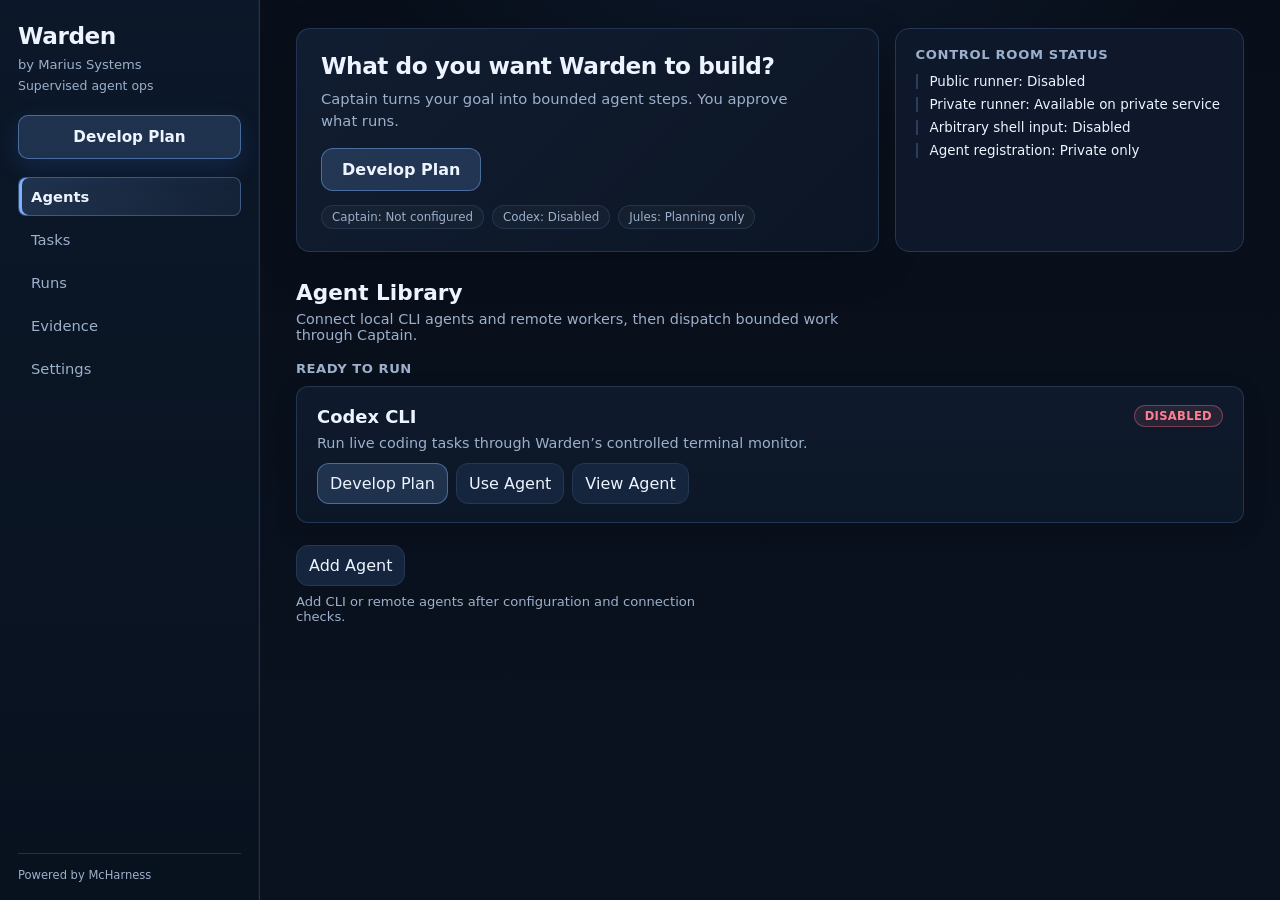
==== commit e13089b1: "fix(mcharness): polish warden control room experience" ====
--- a/web/mctable-studio/cockpit-app.html
+++ b/web/mctable-studio/cockpit-app.html
@@ -3,7 +3,7 @@
 <head>
   <meta charset="utf-8" />
   <meta name="viewport" content="width=device-width, initial-scale=1" />
-  <title>Warden | Supervised AI Coding Control Room</title>
+  <title>Warden | Supervised AI Coding Agents</title>
   <meta
     name="description"
     content="Warden by Marius Systems — supervised control room for AI coding agents. Powered by McHarness."
@@ -39,6 +39,28 @@
 
     <main class="warden-workspace" data-testid="warden-workspace">
       <section id="warden-section-agents" class="workspace-section active" data-section="agents" data-testid="warden-section-agents">
+        <div class="workspace-top-grid">
+          <div class="hero-panel" data-testid="warden-hero">
+            <h2 class="hero-title">What do you want Warden to build?</h2>
+            <p class="hero-subtitle">Captain turns your goal into bounded agent steps. You approve what runs.</p>
+            <button type="button" class="btn primary hero-cta" data-action="develop-plan" data-testid="develop-plan-hero">Develop Plan</button>
+            <div class="hero-status-row" data-testid="hero-status-row">
+              <span class="hero-status-chip" id="hero-captain-status" data-testid="hero-captain-status">Captain: Not configured</span>
+              <span class="hero-status-chip" id="hero-codex-status" data-testid="hero-codex-status">Codex: Disabled</span>
+              <span class="hero-status-chip" id="hero-jules-status" data-testid="hero-jules-status">Jules: Planning only</span>
+            </div>
+          </div>
+          <aside class="control-room-status" data-testid="control-room-status">
+            <h3 class="control-room-title">Control Room Status</h3>
+            <ul class="control-room-list">
+              <li id="cr-public-runner" data-testid="cr-public-runner">Public runner: Disabled</li>
+              <li id="cr-private-runner" data-testid="cr-private-runner">Private runner: Available on private service</li>
+              <li id="cr-shell-input" data-testid="cr-shell-input">Arbitrary shell input: Disabled</li>
+              <li id="cr-agent-registration" data-testid="cr-agent-registration">Agent registration: Private only</li>
+            </ul>
+          </aside>
+        </div>
+
         <header class="workspace-header">
           <h2 class="workspace-title">Agent Library</h2>
           <p class="workspace-subhead">Connect local CLI agents and remote workers, then dispatch bounded work through Captain.</p>
@@ -51,11 +73,11 @@
               <div id="codex-card" data-testid="codex-card" class="agent-card">
                 <div class="agent-card-top">
                   <h3 class="agent-card-title">Codex CLI</h3>
-                  <span id="codex-status-pill" data-testid="codex-status-pill" class="status-pill status-ready">Ready</span>
+                  <span id="codex-status-pill" data-testid="codex-status-pill" class="status-pill status-ready">READY</span>
                 </div>
                 <div id="codex-status-line" class="agent-card-status" style="display:none;"></div>
-                <p class="agent-card-copy">Live coding tasks through the private controlled terminal monitor.</p>
-                <div id="codex-capabilities" class="agent-card-meta muted" style="display:none;"></div>
+                <p class="agent-card-copy">Run live coding tasks through Warden’s controlled terminal monitor.</p>
+                <div id="codex-capabilities" class="agent-capability-chips" style="display:none;"></div>
                 <div class="agent-card-actions">
                   <button id="develop-plan-btn" data-action="develop-plan" class="btn primary" type="button">Develop Plan</button>
                   <button id="use-codex-btn" class="btn" type="button">Use Agent</button>
@@ -85,7 +107,7 @@
         </header>
         <div class="empty-state-card" data-testid="tasks-empty-state">
           <h3>No active task plan yet.</h3>
-          <p>Use Develop Plan to create a supervised plan. Tasks will appear here as Captain steps.</p>
+          <p>Use Develop Plan to create a supervised plan. Captain steps will appear here.</p>
           <button type="button" class="btn primary" data-action="develop-plan" data-testid="develop-plan-tasks">Develop Plan</button>
         </div>
       </section>
@@ -97,7 +119,7 @@
         </header>
         <div class="empty-state-card" data-testid="runs-empty-state">
           <h3>Runs will show live and completed agent sessions.</h3>
-          <p>Codex Live Monitor sessions and saved outputs will appear here in the next evidence pass.</p>
+          <p>Saved Codex sessions and future Jules sessions will appear here.</p>
           <button type="button" id="runs-open-monitor" class="btn" data-testid="runs-open-monitor" style="display:none;">Open Live Monitor</button>
         </div>
       </section>
@@ -108,8 +130,8 @@
           <p class="workspace-subhead">Proof artifacts from supervised agent work.</p>
         </header>
         <div class="empty-state-card" data-testid="evidence-empty-state">
-          <h3>Saved transcripts, proof reports, test output, diffs, and PR links will appear here.</h3>
-          <p>When a Codex session is active, open the live monitor to review output or save evidence.</p>
+          <h3>Saved outputs, transcripts, proof reports, diffs, and PR links will appear here.</h3>
+          <p>When a Codex session is active, use View Agent to review output or save evidence.</p>
           <button type="button" id="evidence-open-output" class="btn" data-testid="evidence-open-output" style="display:none;">Open Current Output</button>
         </div>
       </section>
@@ -124,6 +146,7 @@
             <h3>Captain / OpenRouter</h3>
             <div id="settings-captain-status" data-testid="settings-captain-status" class="settings-value">Loading Captain status...</div>
             <div id="settings-captain-model" data-testid="settings-captain-model" class="settings-meta"></div>
+            <div id="settings-captain-key-source" data-testid="settings-captain-key-source" class="settings-meta"></div>
             <button type="button" id="configure-captain-btn" data-testid="configure-captain" class="btn primary">Configure Captain</button>
           </div>
           <div class="settings-card">
--- a/web/mctable-studio/cockpit-app.css
+++ b/web/mctable-studio/cockpit-app.css
@@ -394,14 +394,15 @@
 }
 
 .warden-sidebar {
-  width: 248px;
+  width: 260px;
   flex-shrink: 0;
   display: flex;
   flex-direction: column;
-  gap: 16px;
-  padding: 20px 16px 16px;
-  border-right: 1px solid var(--line);
-  background: linear-gradient(180deg, #0b1526 0%, #09111f 100%);
+  gap: 18px;
+  padding: 22px 18px 18px;
+  border-right: 1px solid rgba(36, 56, 84, 0.9);
+  background: linear-gradient(180deg, #0c1829 0%, #08111e 100%);
+  box-shadow: inset -1px 0 0 rgba(125, 176, 255, 0.04);
 }
 
 .sidebar-brand {
@@ -434,8 +435,11 @@
 
 .sidebar-primary {
   width: 100%;
-  padding: 11px 14px;
+  padding: 12px 16px;
   font-weight: 600;
+  font-size: 0.95rem;
+  border-radius: 10px;
+  box-shadow: 0 8px 24px rgba(56, 120, 220, 0.18);
 }
 
 .sidebar-nav {
@@ -463,18 +467,20 @@
 }
 
 .nav-item.active {
-  background: rgba(125, 176, 255, 0.14);
-  border-color: rgba(125, 176, 255, 0.28);
+  background: linear-gradient(90deg, rgba(125, 176, 255, 0.18), rgba(125, 176, 255, 0.08));
+  border-color: rgba(125, 176, 255, 0.32);
   color: var(--text);
   font-weight: 600;
+  box-shadow: inset 3px 0 0 var(--accent);
 }
 
 .sidebar-footer {
   display: flex;
   flex-direction: column;
   gap: 8px;
-  padding-top: 12px;
-  border-top: 1px solid var(--line);
+  padding-top: 14px;
+  margin-top: auto;
+  border-top: 1px solid rgba(36, 56, 84, 0.85);
   font-size: 0.72rem;
 }
 
@@ -484,14 +490,102 @@
 
 .warden-workspace {
   flex: 1;
+  overflow-x: hidden;
   overflow-y: auto;
-  padding: 24px 28px 32px;
-  background: linear-gradient(180deg, rgba(8, 14, 24, 0.6) 0%, rgba(10, 18, 32, 0.9) 100%);
+  padding: 28px 36px 40px;
+  background:
+    radial-gradient(ellipse 80% 50% at 50% -10%, rgba(56, 100, 180, 0.12), transparent 55%),
+    linear-gradient(180deg, rgba(8, 14, 24, 0.75) 0%, rgba(10, 18, 32, 0.95) 100%);
 }
 
 .workspace-section {
   display: none;
-  max-width: 920px;
+  max-width: 1120px;
+  margin: 0 auto;
+}
+
+.workspace-top-grid {
+  display: grid;
+  grid-template-columns: minmax(0, 1.5fr) minmax(260px, 0.9fr);
+  gap: 16px;
+  margin-bottom: 28px;
+}
+
+.hero-panel {
+  border: 1px solid rgba(125, 176, 255, 0.18);
+  border-radius: 14px;
+  padding: 22px 24px;
+  background: linear-gradient(135deg, rgba(17, 29, 49, 0.98), rgba(12, 22, 38, 0.98));
+  box-shadow: 0 12px 40px rgba(0, 0, 0, 0.22);
+}
+
+.hero-title {
+  margin: 0 0 8px;
+  font-size: 1.45rem;
+  letter-spacing: -0.02em;
+  line-height: 1.25;
+}
+
+.hero-subtitle {
+  margin: 0 0 16px;
+  color: var(--muted);
+  font-size: 0.92rem;
+  max-width: 52ch;
+  line-height: 1.5;
+}
+
+.hero-cta {
+  padding: 11px 20px;
+  font-weight: 600;
+  margin-bottom: 14px;
+}
+
+.hero-status-row {
+  display: flex;
+  flex-wrap: wrap;
+  gap: 8px;
+}
+
+.hero-status-chip {
+  display: inline-flex;
+  align-items: center;
+  border: 1px solid rgba(36, 56, 84, 0.9);
+  border-radius: 999px;
+  padding: 4px 10px;
+  font-size: 0.74rem;
+  color: var(--muted);
+  background: rgba(255, 255, 255, 0.03);
+}
+
+.control-room-status {
+  border: 1px solid var(--line);
+  border-radius: 14px;
+  padding: 18px 20px;
+  background: rgba(15, 26, 45, 0.88);
+}
+
+.control-room-title {
+  margin: 0 0 12px;
+  font-size: 0.82rem;
+  font-weight: 600;
+  letter-spacing: 0.05em;
+  text-transform: uppercase;
+  color: var(--muted);
+}
+
+.control-room-list {
+  margin: 0;
+  padding: 0;
+  list-style: none;
+  display: grid;
+  gap: 8px;
+}
+
+.control-room-list li {
+  font-size: 0.84rem;
+  color: var(--text);
+  padding-left: 12px;
+  border-left: 2px solid rgba(125, 176, 255, 0.25);
 }
 
 .workspace-section.active {
@@ -612,8 +706,14 @@
 .agent-library-groups {
   display: flex;
   flex-direction: column;
-  gap: 18px;
-  margin-bottom: 18px;
+  gap: 22px;
+  margin-bottom: 22px;
+}
+
+@media (max-width: 1080px) {
+  .workspace-top-grid {
+    grid-template-columns: 1fr;
+  }
 }
 
 .agent-group-title {
@@ -632,15 +732,42 @@
 }
 
 .agent-card {
-  border: 1px solid var(--line);
-  padding: 14px 16px;
-  border-radius: 8px;
-  background: var(--bg-2);
+  border: 1px solid rgba(36, 56, 84, 0.95);
+  padding: 18px 20px;
+  border-radius: 12px;
+  background: linear-gradient(180deg, rgba(15, 26, 45, 0.98), rgba(12, 23, 39, 0.98));
+  box-shadow: 0 8px 24px rgba(0, 0, 0, 0.14);
+  transition: border-color 0.15s ease, box-shadow 0.15s ease;
+}
+
+.agent-card:hover {
+  border-color: rgba(125, 176, 255, 0.22);
+  box-shadow: 0 10px 28px rgba(0, 0, 0, 0.18);
 }
 
 .agent-card-title {
-  margin: 0 0 4px;
-  font-size: 1.1rem;
+  margin: 0;
+  font-size: 1.12rem;
+  font-weight: 600;
+}
+
+.agent-capability-chips {
+  display: flex;
+  flex-wrap: wrap;
+  gap: 6px;
+  margin: 0 0 12px;
+}
+
+.cap-chip {
+  display: inline-flex;
+  align-items: center;
+  border-radius: 999px;
+  padding: 3px 9px;
+  font-size: 0.68rem;
+  color: var(--muted);
+  border: 1px solid rgba(36, 56, 84, 0.9);
+  background: rgba(255, 255, 255, 0.03);
+  text-transform: lowercase;
 }
 
 .agent-card-status {
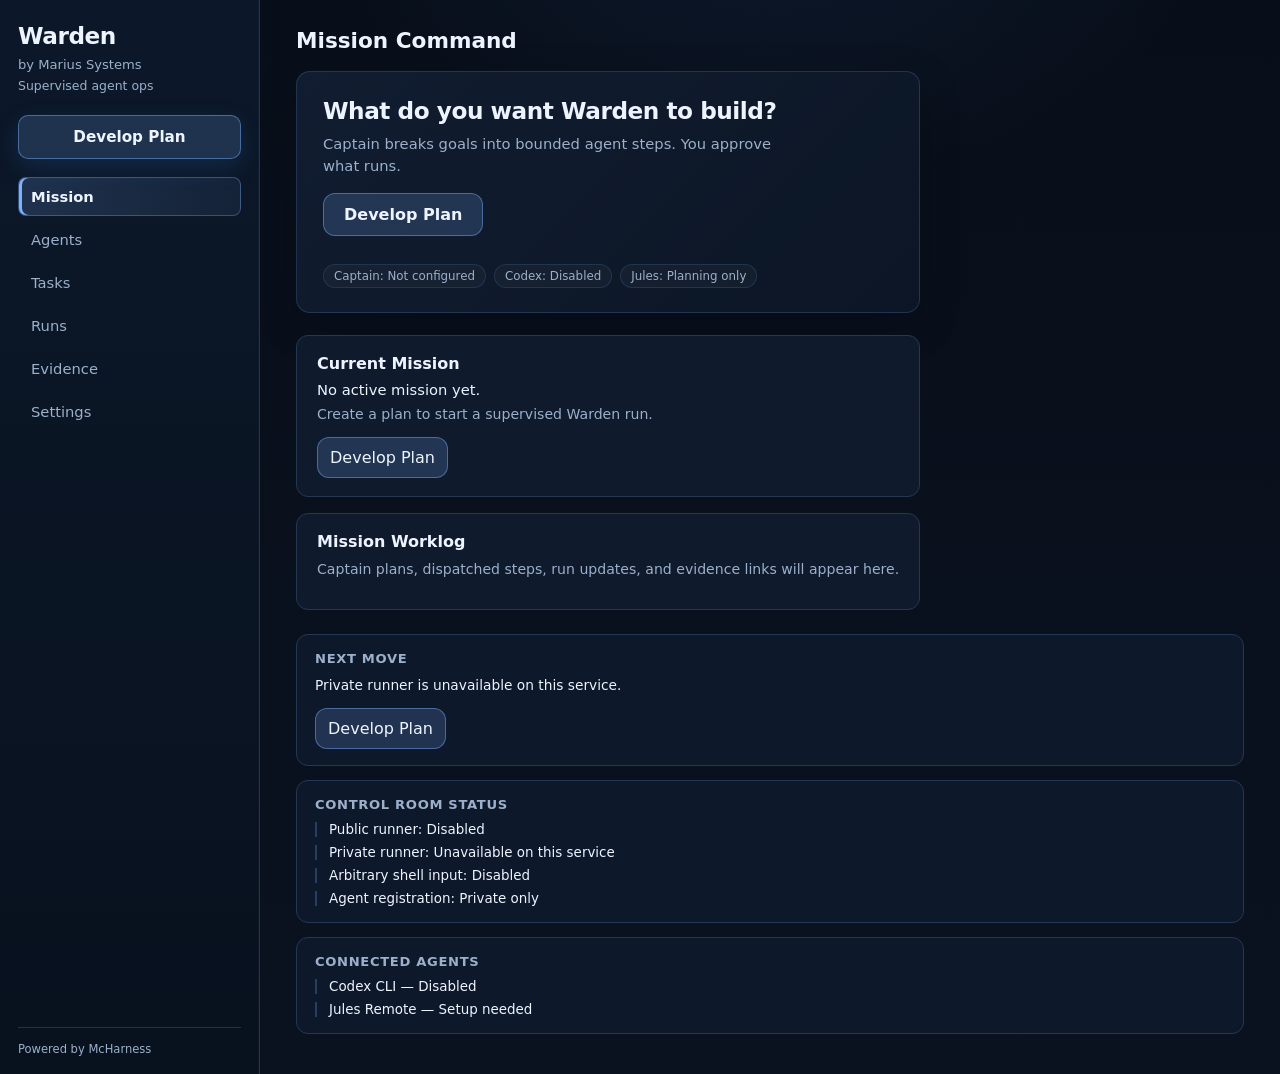
==== commit b60e005c: "fix(mcharness): make mission command the default workspace" ====
--- a/web/mctable-studio/cockpit-app.html
+++ b/web/mctable-studio/cockpit-app.html
@@ -25,7 +25,8 @@
       <button id="develop-plan-primary" data-testid="develop-plan-primary" data-action="develop-plan" class="btn primary sidebar-primary" type="button">Develop Plan</button>
 
       <nav class="sidebar-nav" data-testid="warden-nav" aria-label="Warden sections">
-        <button type="button" class="nav-item active" data-section="agents" data-testid="nav-agents">Agents</button>
+        <button type="button" class="nav-item active" data-section="mission" data-testid="nav-mission">Mission</button>
+        <button type="button" class="nav-item" data-section="agents" data-testid="nav-agents">Agents</button>
         <button type="button" class="nav-item" data-section="tasks" data-testid="nav-tasks">Tasks</button>
         <button type="button" class="nav-item" data-section="runs" data-testid="nav-runs">Runs</button>
         <button type="button" class="nav-item" data-section="evidence" data-testid="nav-evidence">Evidence</button>
@@ -38,29 +39,42 @@
     </aside>
 
     <main class="warden-workspace" data-testid="warden-workspace">
-      <section id="warden-section-agents" class="workspace-section active" data-section="agents" data-testid="warden-section-agents">
-        <div class="workspace-top-grid">
-          <div class="hero-panel" data-testid="warden-hero">
-            <h2 class="hero-title">What do you want Warden to build?</h2>
-            <p class="hero-subtitle">Captain turns your goal into bounded agent steps. You approve what runs.</p>
+      <div class="warden-stage">
+        <div class="warden-stage-main">
+      <section id="warden-section-mission" class="workspace-section active" data-section="mission" data-testid="warden-section-mission">
+        <header class="workspace-header">
+          <h2 class="workspace-title">Mission Command</h2>
+        </header>
+
+        <div class="mission-command-panel" data-testid="mission-command">
+          <h3 class="hero-title">What do you want Warden to build?</h3>
+          <p class="hero-subtitle">Captain breaks goals into bounded agent steps. You approve what runs.</p>
+          <div class="mission-command-actions">
             <button type="button" class="btn primary hero-cta" data-action="develop-plan" data-testid="develop-plan-hero">Develop Plan</button>
-            <div class="hero-status-row" data-testid="hero-status-row">
-              <span class="hero-status-chip" id="hero-captain-status" data-testid="hero-captain-status">Captain: Not configured</span>
-              <span class="hero-status-chip" id="hero-codex-status" data-testid="hero-codex-status">Codex: Disabled</span>
-              <span class="hero-status-chip" id="hero-jules-status" data-testid="hero-jules-status">Jules: Planning only</span>
-            </div>
-          </div>
-          <aside class="control-room-status" data-testid="control-room-status">
-            <h3 class="control-room-title">Control Room Status</h3>
-            <ul class="control-room-list">
-              <li id="cr-public-runner" data-testid="cr-public-runner">Public runner: Disabled</li>
-              <li id="cr-private-runner" data-testid="cr-private-runner">Private runner: Available on private service</li>
-              <li id="cr-shell-input" data-testid="cr-shell-input">Arbitrary shell input: Disabled</li>
-              <li id="cr-agent-registration" data-testid="cr-agent-registration">Agent registration: Private only</li>
-            </ul>
-          </aside>
-        </div>
-
+            <button type="button" class="btn" id="use-codex-directly" data-testid="use-codex-directly" style="display:none;">Use Codex Directly</button>
+          </div>
+          <div class="hero-status-row" data-testid="hero-status-row">
+            <span class="hero-status-chip" id="hero-captain-status" data-testid="hero-captain-status">Captain: Not configured</span>
+            <span class="hero-status-chip" id="hero-codex-status" data-testid="hero-codex-status">Codex: Disabled</span>
+            <span class="hero-status-chip" id="hero-jules-status" data-testid="hero-jules-status">Jules: Planning only</span>
+          </div>
+        </div>
+
+        <div class="mission-cards-grid">
+          <div class="mission-card" data-testid="current-mission-card">
+            <h3 class="mission-card-title">Current Mission</h3>
+            <p id="current-mission-status" data-testid="current-mission-status" class="mission-card-lead">No active mission yet.</p>
+            <p class="mission-card-copy">Create a plan to start a supervised Warden run.</p>
+            <button type="button" class="btn primary" data-action="develop-plan" data-testid="develop-plan-mission">Develop Plan</button>
+          </div>
+          <div class="mission-card" data-testid="mission-worklog-card">
+            <h3 class="mission-card-title">Mission Worklog</h3>
+            <p class="mission-card-copy">Captain plans, dispatched steps, run updates, and evidence links will appear here.</p>
+          </div>
+        </div>
+      </section>
+
+      <section id="warden-section-agents" class="workspace-section" data-section="agents" data-testid="warden-section-agents">
         <header class="workspace-header">
           <h2 class="workspace-title">Agent Library</h2>
           <p class="workspace-subhead">Connect local CLI agents and remote workers, then dispatch bounded work through Captain.</p>
@@ -130,7 +144,7 @@
           <p class="workspace-subhead">Proof artifacts from supervised agent work.</p>
         </header>
         <div class="empty-state-card" data-testid="evidence-empty-state">
-          <h3>Saved outputs, transcripts, proof reports, diffs, and PR links will appear here.</h3>
+          <h3>Saved outputs, transcripts, proof reports, diffs, screenshots, and PR links will appear here.</h3>
           <p>When a Codex session is active, use View Agent to review output or save evidence.</p>
           <button type="button" id="evidence-open-output" class="btn" data-testid="evidence-open-output" style="display:none;">Open Current Output</button>
         </div>
@@ -162,8 +176,45 @@
               <li id="settings-agent-registration" data-testid="settings-agent-registration">Agent registration: Private only</li>
             </ul>
           </div>
-        </div>
-      </section>
+          <div class="settings-card">
+            <h3>Codex CLI</h3>
+            <p id="settings-codex-status" data-testid="settings-codex-status" class="settings-meta">Loading Codex status...</p>
+          </div>
+          <div class="settings-card">
+            <h3>Jules Remote</h3>
+            <p id="settings-jules-status" data-testid="settings-jules-status" class="settings-meta">Loading Jules status...</p>
+          </div>
+        </div>
+      </section>
+        </div>
+
+        <aside id="operator-inspector" class="operator-inspector" data-testid="operator-inspector">
+          <div class="inspector-card" data-testid="inspector-next-move">
+            <h3 class="inspector-title">Next Move</h3>
+            <p id="inspector-next-move-copy" data-testid="inspector-next-move-copy" class="inspector-copy">Loading operator guidance...</p>
+            <div class="inspector-actions">
+              <button type="button" class="btn primary" id="inspector-develop-plan" data-action="develop-plan" data-testid="inspector-develop-plan">Develop Plan</button>
+              <button type="button" class="btn" id="inspector-view-codex" data-testid="inspector-view-codex">View Codex</button>
+            </div>
+          </div>
+          <div class="inspector-card" data-testid="control-room-status">
+            <h3 class="inspector-title">Control Room Status</h3>
+            <ul class="control-room-list">
+              <li id="cr-public-runner" data-testid="cr-public-runner">Public runner: Disabled</li>
+              <li id="cr-private-runner" data-testid="cr-private-runner">Private runner: Available on private service</li>
+              <li id="cr-shell-input" data-testid="cr-shell-input">Arbitrary shell input: Disabled</li>
+              <li id="cr-agent-registration" data-testid="cr-agent-registration">Agent registration: Private only</li>
+            </ul>
+          </div>
+          <div class="inspector-card" data-testid="inspector-connected-agents">
+            <h3 class="inspector-title">Connected Agents</h3>
+            <ul class="control-room-list">
+              <li id="inspector-codex-agent" data-testid="inspector-codex-agent">Codex CLI — Disabled</li>
+              <li id="inspector-jules-agent" data-testid="inspector-jules-agent">Jules Remote — Planning only</li>
+            </ul>
+          </div>
+        </aside>
+      </div>
     </main>
   </div>
 
--- a/web/mctable-studio/cockpit-app.css
+++ b/web/mctable-studio/cockpit-app.css
@@ -809,3 +809,127 @@
   color: var(--muted);
   max-width: 52ch;
 }
+
+.warden-stage {
+  display: flex;
+  gap: 24px;
+  align-items: flex-start;
+  max-width: 1680px;
+  margin: 0 auto;
+}
+
+.warden-stage-main {
+  flex: 1;
+  min-width: 0;
+}
+
+.warden-stage-main .workspace-section {
+  max-width: none;
+  margin: 0;
+}
+
+.warden-stage:not(.inspector-visible) .warden-stage-main {
+  max-width: 1120px;
+  margin: 0 auto;
+}
+
+.operator-inspector {
+  width: 320px;
+  flex-shrink: 0;
+  display: flex;
+  flex-direction: column;
+  gap: 14px;
+  position: sticky;
+  top: 28px;
+}
+
+.inspector-card {
+  border: 1px solid var(--line);
+  border-radius: 12px;
+  padding: 16px 18px;
+  background: rgba(15, 26, 45, 0.88);
+}
+
+.inspector-title {
+  margin: 0 0 10px;
+  font-size: 0.82rem;
+  font-weight: 600;
+  letter-spacing: 0.05em;
+  text-transform: uppercase;
+  color: var(--muted);
+}
+
+.inspector-copy {
+  margin: 0 0 12px;
+  font-size: 0.86rem;
+  color: var(--text);
+  line-height: 1.45;
+}
+
+.inspector-actions {
+  display: flex;
+  flex-wrap: wrap;
+  gap: 8px;
+}
+
+.mission-command-panel {
+  border: 1px solid rgba(125, 176, 255, 0.18);
+  border-radius: 14px;
+  padding: 24px 26px;
+  background: linear-gradient(135deg, rgba(17, 29, 49, 0.98), rgba(12, 22, 38, 0.98));
+  box-shadow: 0 12px 40px rgba(0, 0, 0, 0.22);
+  margin-bottom: 22px;
+}
+
+.mission-command-actions {
+  display: flex;
+  flex-wrap: wrap;
+  gap: 10px;
+  margin-bottom: 14px;
+}
+
+.mission-cards-grid {
+  display: grid;
+  grid-template-columns: repeat(2, minmax(0, 1fr));
+  gap: 16px;
+}
+
+.mission-card {
+  border: 1px solid var(--line);
+  border-radius: 12px;
+  padding: 18px 20px;
+  background: var(--bg-2);
+}
+
+.mission-card-title {
+  margin: 0 0 8px;
+  font-size: 1rem;
+  font-weight: 600;
+}
+
+.mission-card-lead {
+  margin: 0 0 6px;
+  font-size: 0.92rem;
+}
+
+.mission-card-copy {
+  margin: 0 0 12px;
+  color: var(--muted);
+  font-size: 0.88rem;
+  line-height: 1.45;
+}
+
+@media (max-width: 1280px) {
+  .warden-stage {
+    flex-direction: column;
+  }
+
+  .operator-inspector {
+    width: 100%;
+    position: static;
+  }
+
+  .mission-cards-grid {
+    grid-template-columns: 1fr;
+  }
+}
